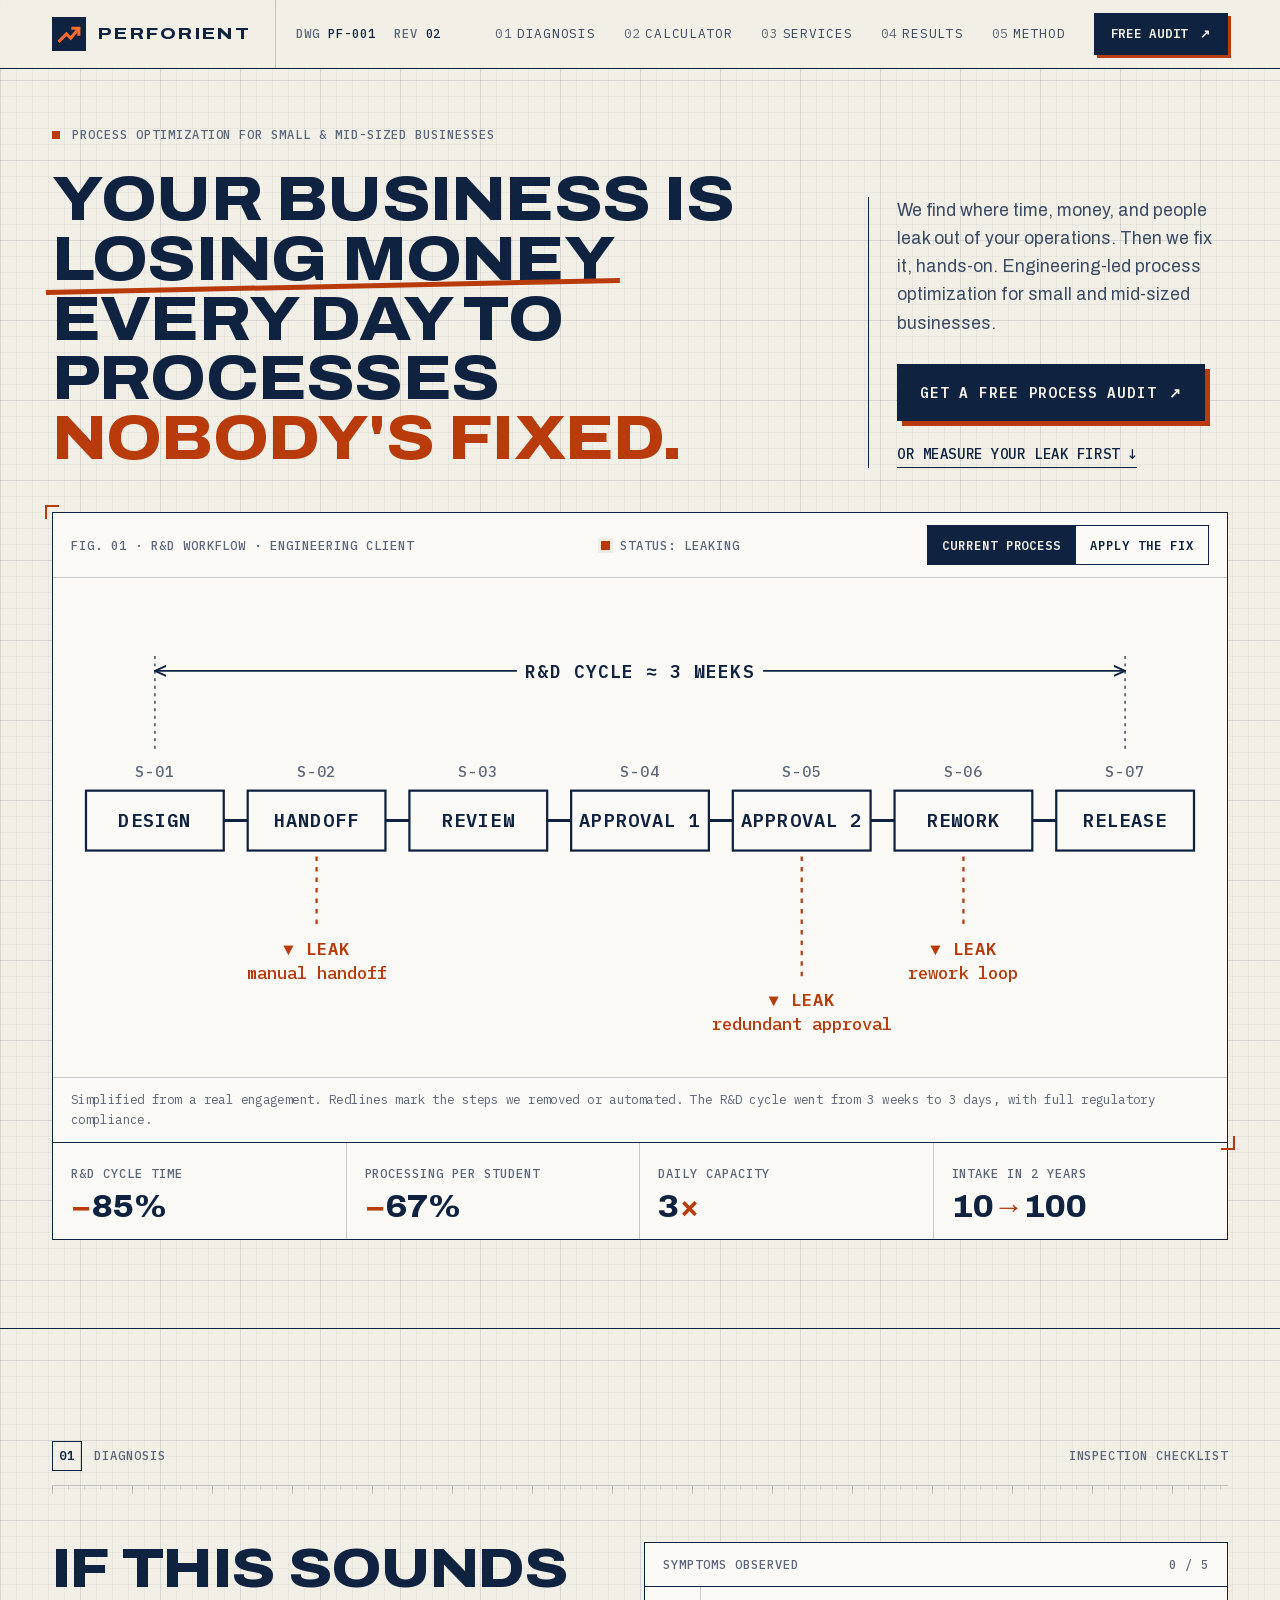
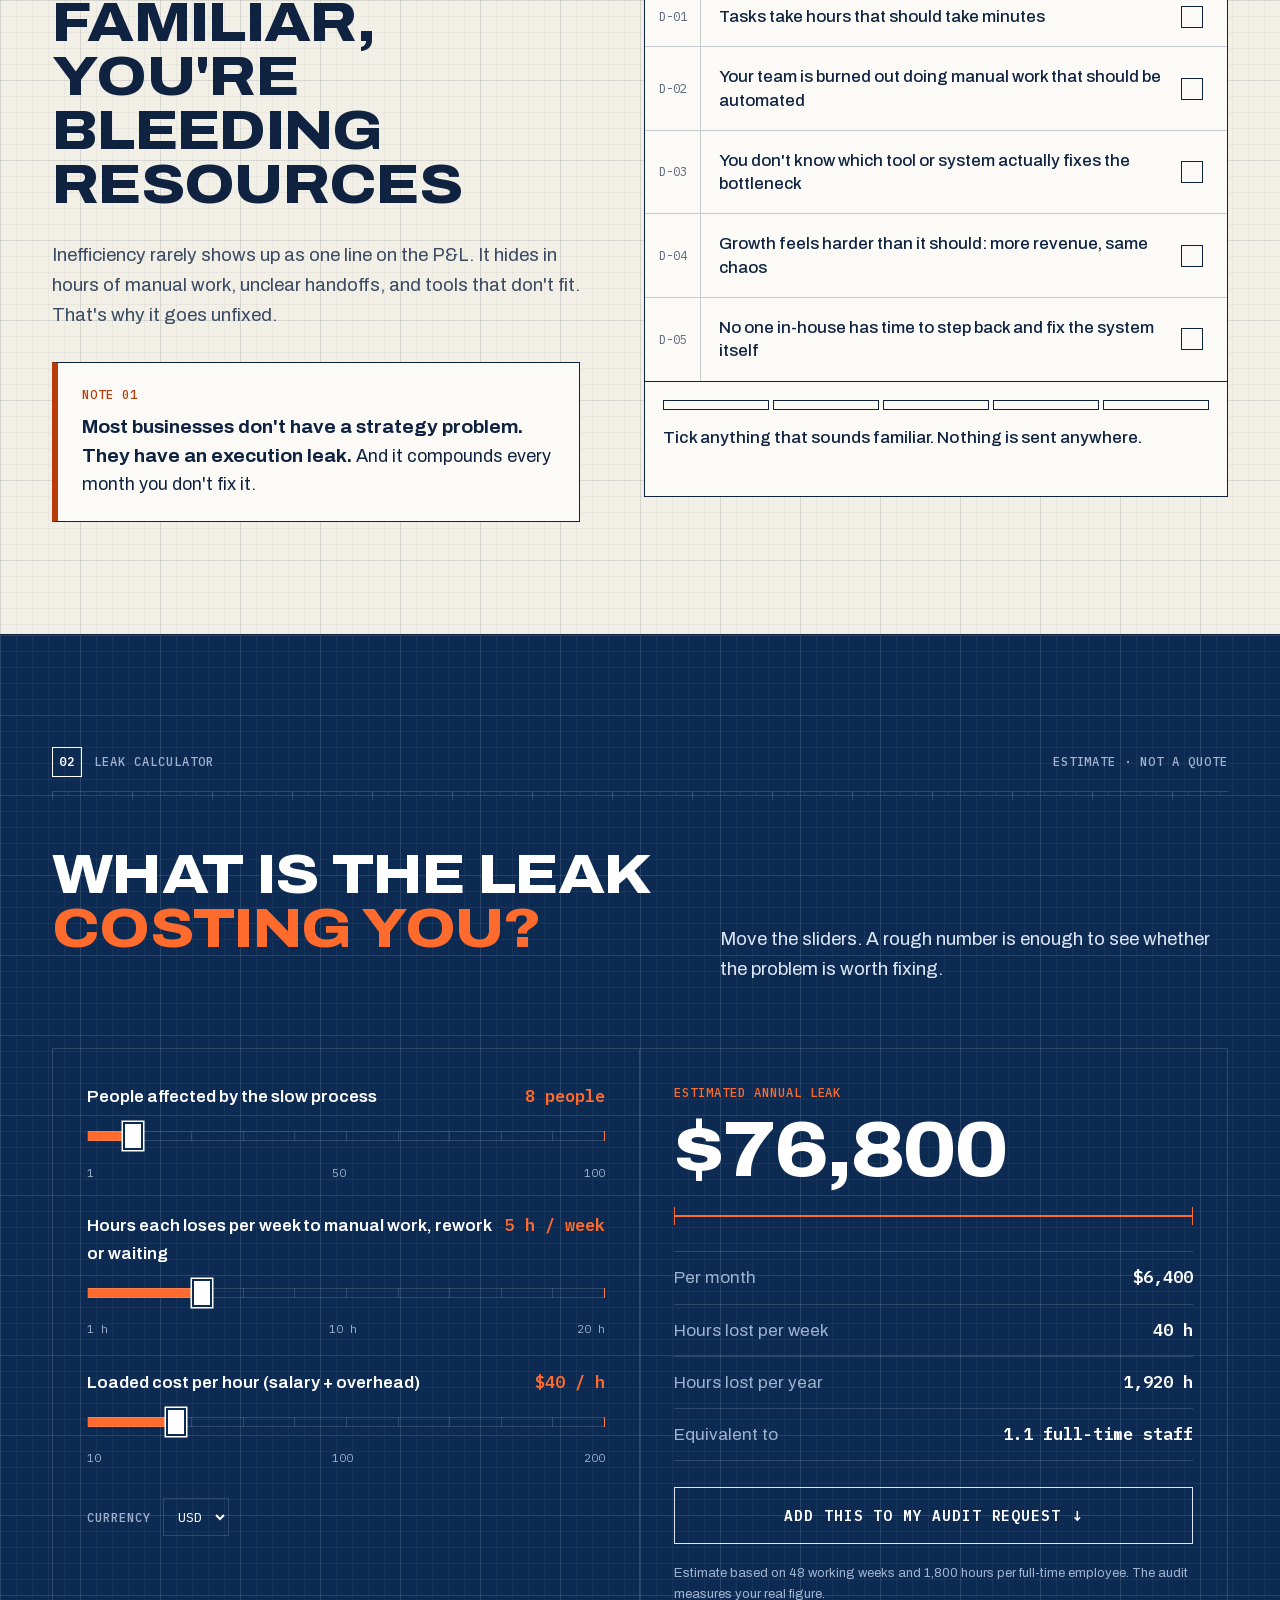
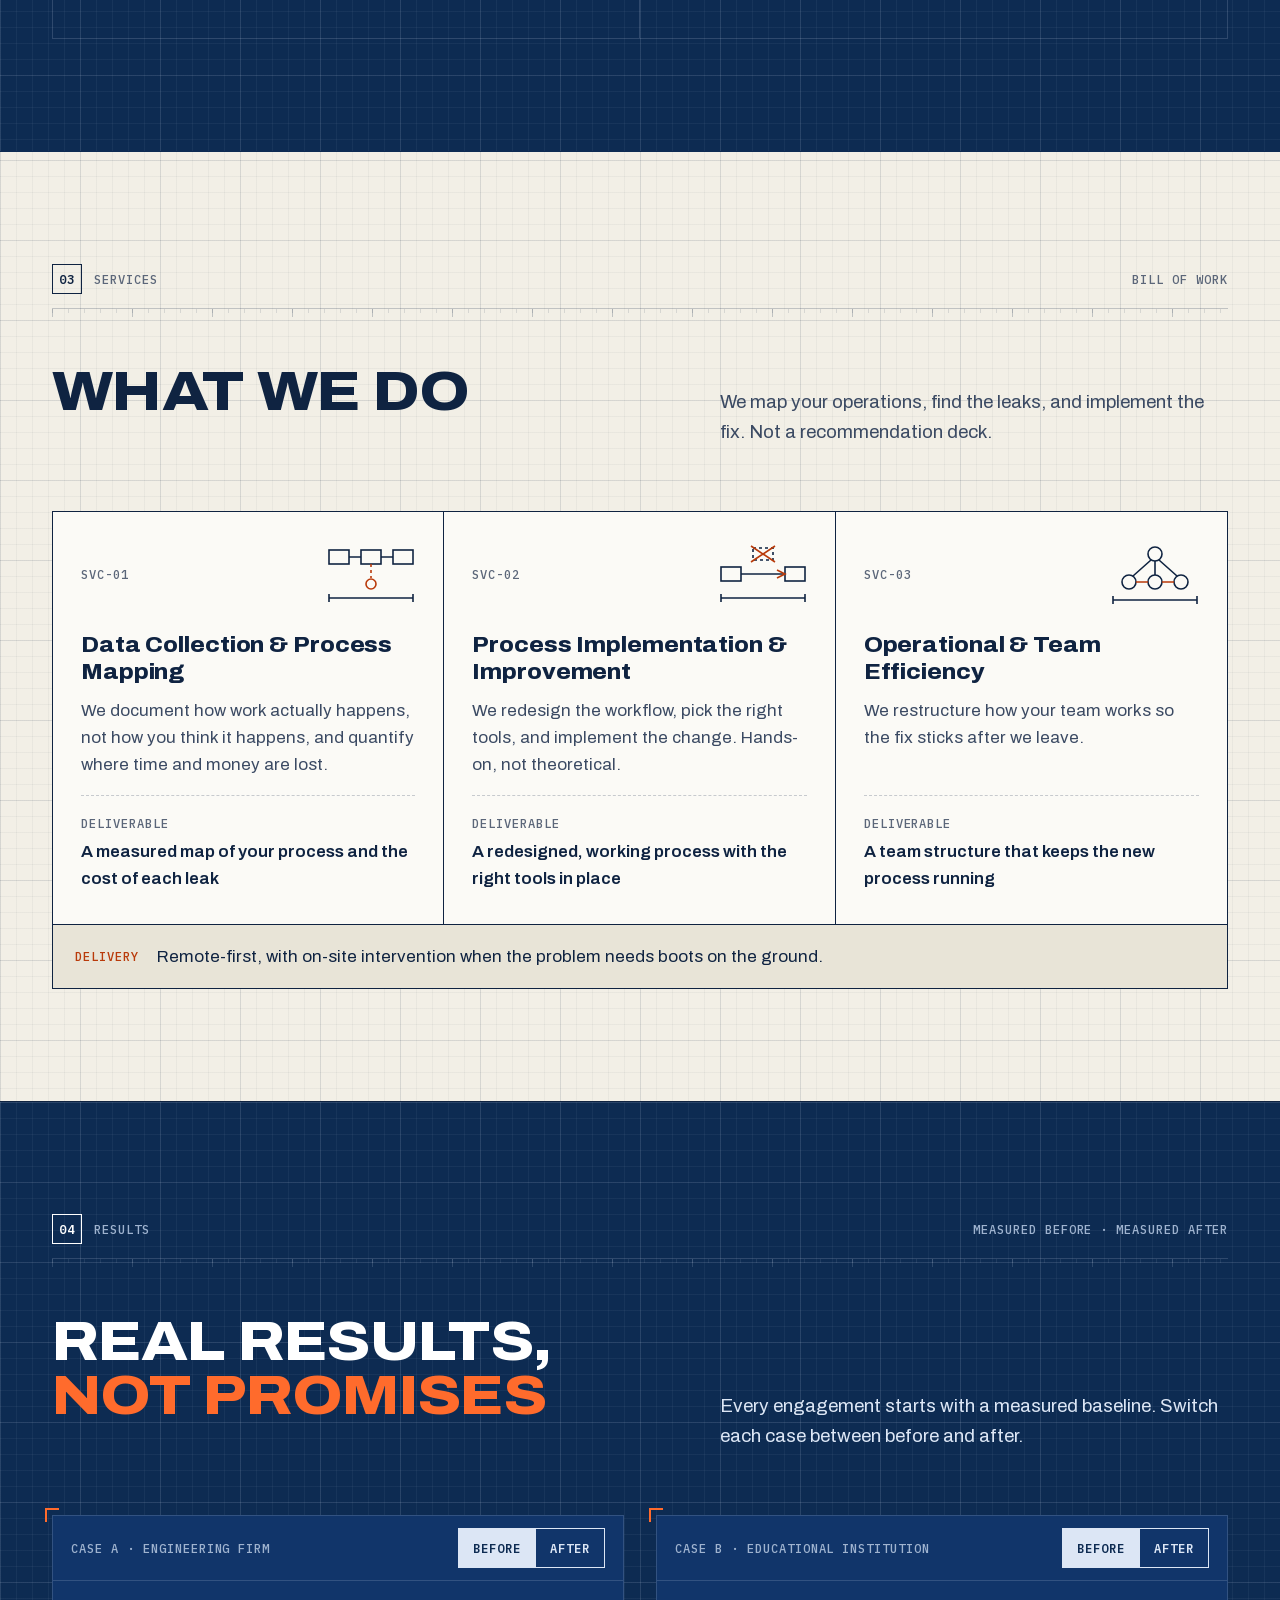
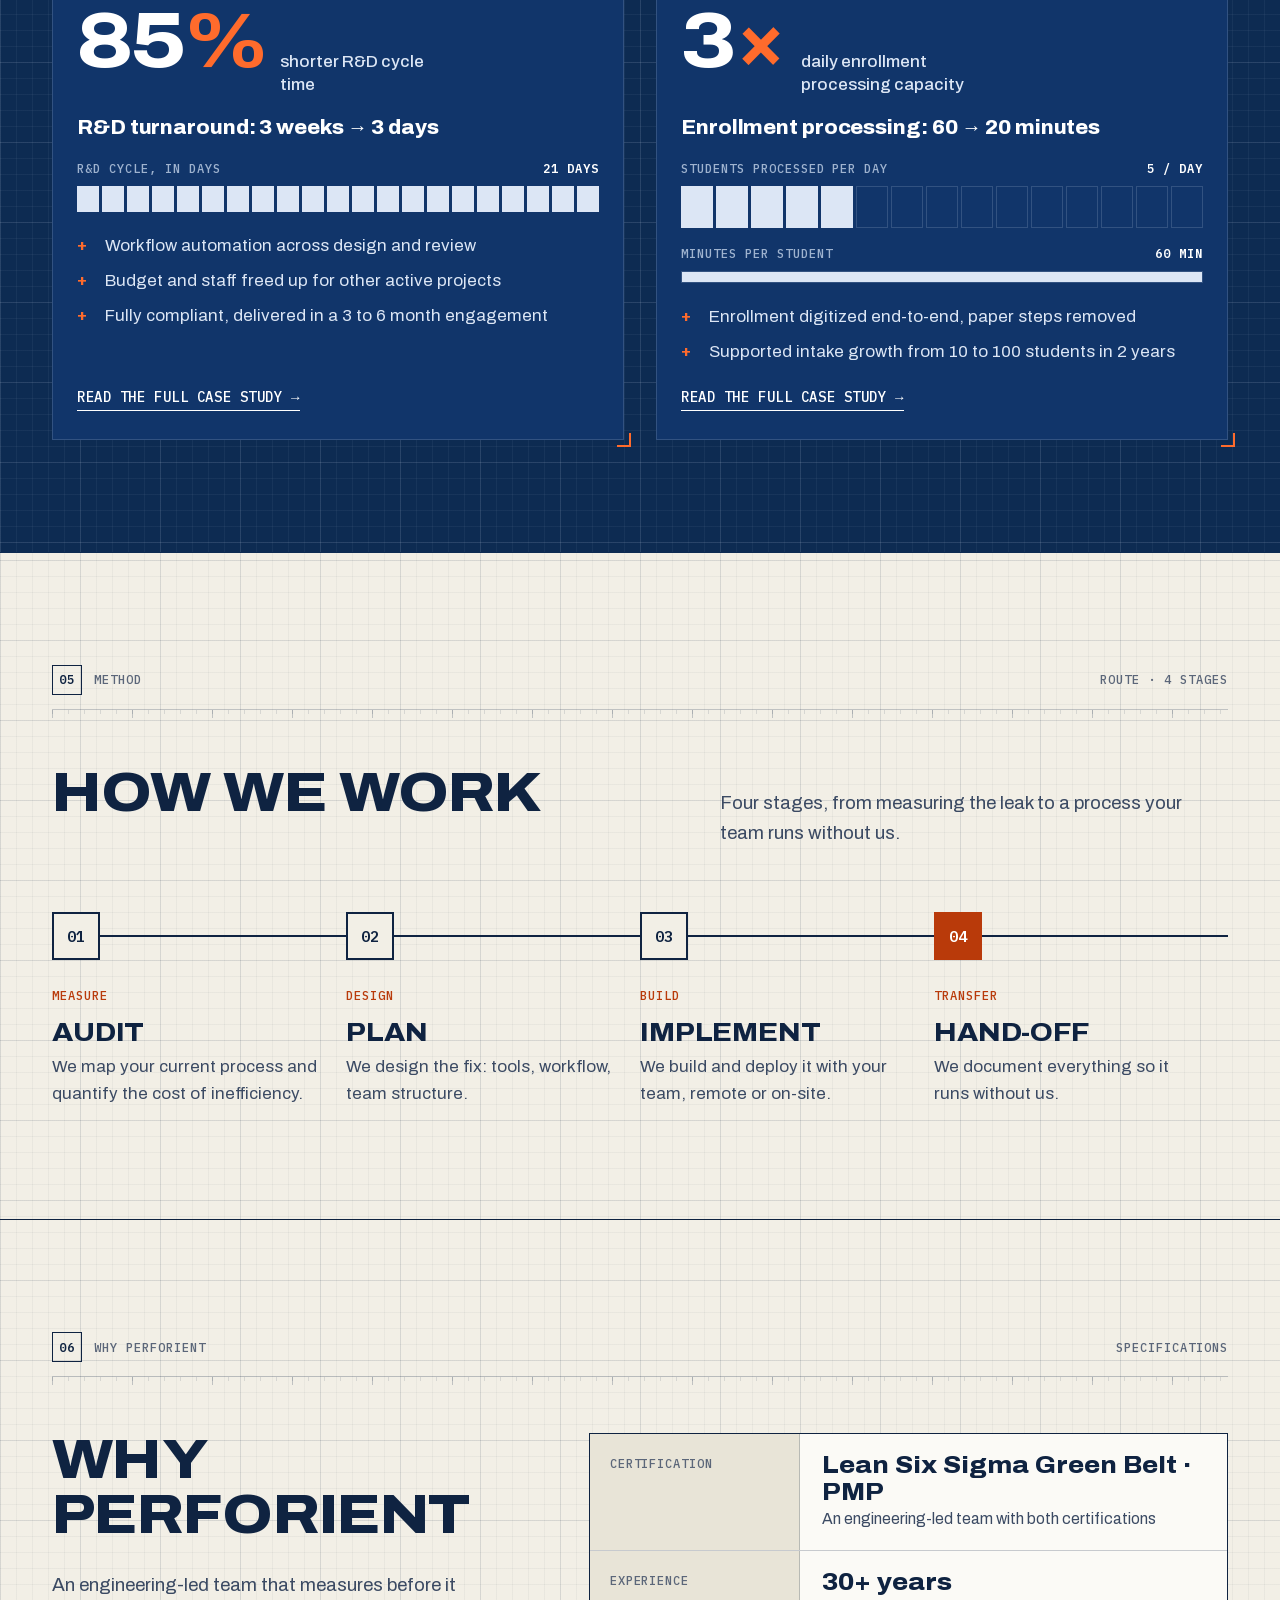
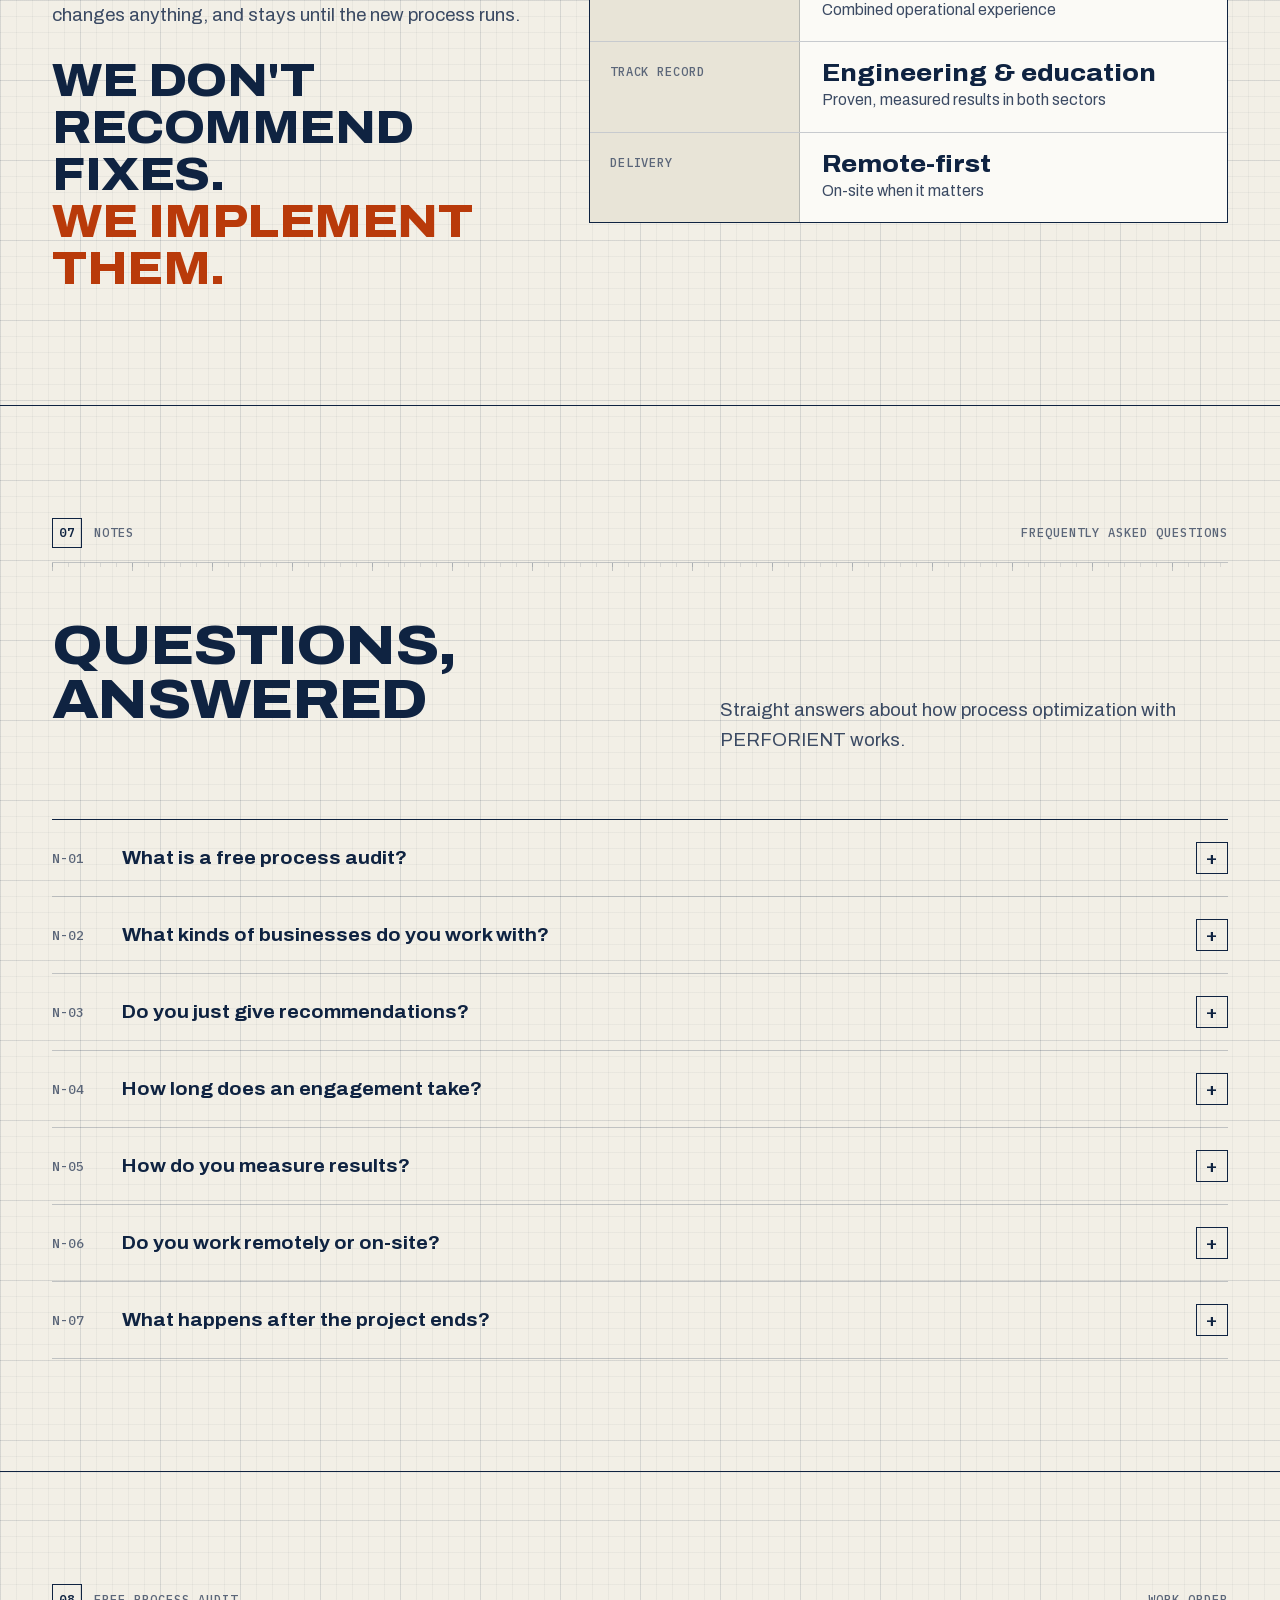
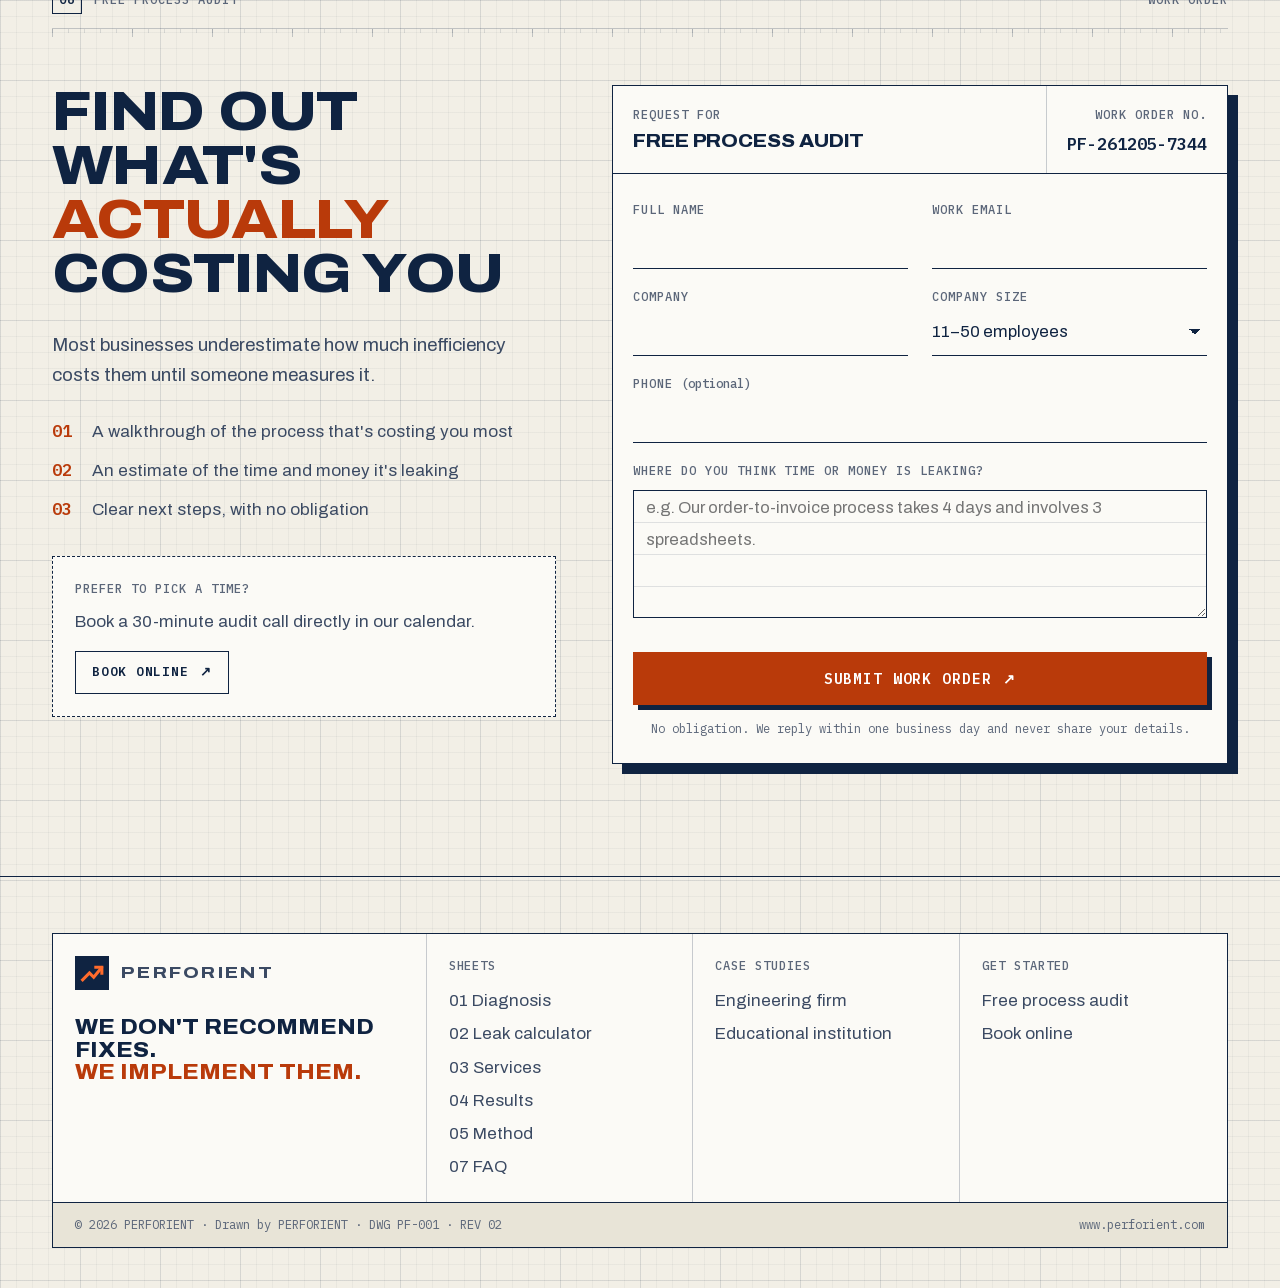
==== index.html @ 727f73fa "Redesign site as "Engineering Blueprint" Full rebuild of the experience and visual design: - Drawing" ====
<!doctype html>
<html lang="en">
<head>
  <meta charset="utf-8">
  <meta name="viewport" content="width=device-width, initial-scale=1">
  <title>Process Optimization Consulting for SMBs | PERFORIENT</title>
  <meta name="description" content="Engineering-led process optimization for small and mid-sized businesses. We cut R&amp;D time by 85% and tripled enrollment capacity for past clients. Free process audit.">
  <link rel="canonical" href="https://www.perforient.com/">
  <meta name="theme-color" content="#F2EFE6">

  <meta property="og:type" content="website">
  <meta property="og:site_name" content="PERFORIENT">
  <meta property="og:title" content="Process Optimization Consulting for SMBs | PERFORIENT">
  <meta property="og:description" content="We find where time, money, and people are leaking out of your operations, then fix it. Free process audit.">
  <meta property="og:url" content="https://www.perforient.com/">
  <meta property="og:image" content="https://nasserwasfibabreak.github.io/perforient/assets/img/og-image.png">
  <meta property="og:image:width" content="1200">
  <meta property="og:image:height" content="630">
  <meta property="og:image:alt" content="PERFORIENT: engineering-led process optimization for small and mid-sized businesses">
  <meta name="twitter:image" content="https://nasserwasfibabreak.github.io/perforient/assets/img/og-image.png">
  <meta name="twitter:card" content="summary_large_image">

  <link rel="icon" href="assets/img/favicon.svg" type="image/svg+xml">
  <link rel="preload" href="assets/fonts/archivo-latin.woff2" as="font" type="font/woff2" crossorigin>
  <link rel="preload" href="assets/fonts/plexmono-500.woff2" as="font" type="font/woff2" crossorigin>
  <link rel="stylesheet" href="assets/css/styles.css">

  <script type="application/ld+json">
  {
    "@context": "https://schema.org",
    "@type": "ProfessionalService",
    "name": "PERFORIENT",
    "url": "https://www.perforient.com/",
    "logo": "https://www.perforient.com/assets/img/logo.svg",
    "image": "https://nasserwasfibabreak.github.io/perforient/assets/img/og-image.png",
    "slogan": "We don't recommend fixes. We implement them.",
    "description": "Engineering-led process optimization and operational efficiency consulting for small and mid-sized businesses.",
    "areaServed": "Worldwide",
    "knowsAbout": ["Process optimization for small business", "Operational efficiency consulting", "Business process improvement", "Lean Six Sigma", "Workflow automation", "Reducing operational costs"],
    "hasOfferCatalog": {
      "@type": "OfferCatalog",
      "name": "Process optimization services",
      "itemListElement": [
        {"@type": "Offer", "itemOffered": {"@type": "Service", "name": "Data Collection & Process Mapping"}},
        {"@type": "Offer", "itemOffered": {"@type": "Service", "name": "Process Implementation & Improvement"}},
        {"@type": "Offer", "itemOffered": {"@type": "Service", "name": "Operational & Team Efficiency"}},
        {"@type": "Offer", "price": "0", "priceCurrency": "USD", "itemOffered": {"@type": "Service", "name": "Free Process Audit"}}
      ]
    }
  }
  </script>
  <script type="application/ld+json">
  {"@context": "https://schema.org", "@type": "FAQPage", "mainEntity": [
    {"@type": "Question", "name": "What is a free process audit?", "acceptedAnswer": {"@type": "Answer", "text": "We walk through the process that is costing your business the most, estimate how much time and money it is leaking, and outline clear next steps. There is no cost and no obligation."}},
    {"@type": "Question", "name": "What kinds of businesses do you work with?", "acceptedAnswer": {"@type": "Answer", "text": "We work with small and mid-sized businesses. Our published results come from engineering and education, but the method applies to any business with repeatable workflows, such as approvals, onboarding, enrollment, order processing, or reporting."}},
    {"@type": "Question", "name": "Do you just give recommendations?", "acceptedAnswer": {"@type": "Answer", "text": "No. We map your operations, redesign the workflow, choose the right tools, and implement the change with your team. You get a working process, not a recommendation deck."}},
    {"@type": "Question", "name": "How long does an engagement take?", "acceptedAnswer": {"@type": "Answer", "text": "It depends on the scope of the problem. For example, our engineering firm engagement ran 3 to 6 months. We agree on scope and timeline with you after the audit."}},
    {"@type": "Question", "name": "How do you measure results?", "acceptedAnswer": {"@type": "Answer", "text": "We measure a baseline before changing anything, such as cycle time, processing time per case, or daily capacity, and then track the same metrics after implementation. That is how we report results like an 85% shorter R&D cycle or 3x enrollment capacity."}},
    {"@type": "Question", "name": "Do you work remotely or on-site?", "acceptedAnswer": {"@type": "Answer", "text": "We are remote-first, with on-site intervention when the problem needs boots on the ground."}},
    {"@type": "Question", "name": "What happens after the project ends?", "acceptedAnswer": {"@type": "Answer", "text": "We document everything and restructure how your team works so the new process runs without us."}}
  ]}
  </script>
</head>
<body>
<a class="skip-link" href="#main">Skip to content</a>

<header class="site-header">
  <nav class="wrap nav" aria-label="Main">
    <a href="#main" class="brand" aria-label="PERFORIENT home">
      <svg class="brand__mark" viewBox="0 0 40 40" aria-hidden="true"><rect width="40" height="40" fill="#0F2341"/><path d="M9 28 L17 20 L22 25 L31 14" fill="none" stroke="#FF6B2C" stroke-width="3.6" stroke-linecap="square" stroke-linejoin="miter"/><path d="M24.5 13.2 L31.6 13.2 L31.6 20.3" fill="none" stroke="#FF6B2C" stroke-width="3.6" stroke-linecap="square"/></svg>
      <span class="brand__name">PERFORIENT</span>
    </a>
    <div class="nav__meta label" aria-hidden="true"><span>DWG <b>PF-001</b></span><span>REV <b>02</b></span></div>
    <button class="nav__toggle" aria-label="Open menu" aria-expanded="false" aria-controls="nav-links">
      <svg viewBox="0 0 24 24" fill="none" stroke="currentColor" stroke-width="2"><path d="M3 7h18M3 12h18M3 17h18"/></svg>
    </button>
    <ul class="nav__links" id="nav-links">
      <li><a href="#diagnosis"><span>01</span>Diagnosis</a></li>
      <li><a href="#calculator"><span>02</span>Calculator</a></li>
      <li><a href="#services"><span>03</span>Services</a></li>
      <li><a href="#results"><span>04</span>Results</a></li>
      <li><a href="#method"><span>05</span>Method</a></li>
      <li><a href="#contact" class="btn btn--solid">Free audit <span class="arr" aria-hidden="true">↗</span></a></li>
    </ul>
  </nav>
</header>

<main id="main" tabindex="-1">

  <!-- ===================== 00 · HERO ===================== -->
  <section class="hero" aria-labelledby="hero-title">
    <div class="wrap">
      <div class="hero__top">
        <div>
          <div class="hero__kicker label"><span class="dot" aria-hidden="true"></span>Process optimization for small &amp; mid-sized businesses</div>
          <h1 id="hero-title">Your business is <span class="strike">losing money</span> every day to processes <span class="fix">nobody's fixed.</span></h1>
        </div>
        <div class="hero__aside">
          <p>We find where time, money, and people leak out of your operations. Then we fix it, hands-on. Engineering-led process optimization for small and mid-sized businesses.</p>
          <div class="hero__ctas">
            <a href="#contact" class="btn btn--solid">Get a free process audit <span class="arr" aria-hidden="true">↗</span></a>
            <a href="#calculator" class="link">Or measure your leak first ↓</a>
          </div>
        </div>
      </div>

      <figure class="fig diagram reveal" id="dg-hero" data-diagram="rd" style="margin:0">
        <div class="fig__bar">
          <span class="label">Fig. 01 · R&amp;D workflow · engineering client</span>
          <span class="diagram__status label" aria-live="polite"><span class="led" aria-hidden="true"></span><span>Status: leaking</span></span>
          <div class="seg" role="group" aria-label="Diagram state">
            <button type="button" data-state="before" aria-pressed="true">Current process</button>
            <button type="button" data-state="after" class="is-fix" aria-pressed="false">Apply the fix</button>
          </div>
        </div>
        <div class="diagram__svg-wrap"></div>
        <figcaption class="fig__cap">Simplified from a real engagement. Redlines mark the steps we removed or automated. The R&amp;D cycle went from 3 weeks to 3 days, with full regulatory compliance.</figcaption>
      </figure>
      <div class="tblock">
        <div><span class="label">R&amp;D cycle time</span><b><em>−</em>85%</b></div>
        <div><span class="label">Processing per student</span><b><em>−</em>67%</b></div>
        <div><span class="label">Daily capacity</span><b>3<em>×</em></b></div>
        <div><span class="label">Intake in 2 years</span><b>10<em>→</em>100</b></div>
      </div>
    </div>
  </section>

  <!-- ===================== 01 · DIAGNOSIS ===================== -->
  <section class="sheet" id="diagnosis" aria-labelledby="diag-title">
    <div class="wrap">
      <div class="sheet__head"><span class="sheet__num label"><i>01</i>Diagnosis</span><span class="label">Inspection checklist</span></div>
      <div class="diag">
        <div class="reveal">
          <h2 id="diag-title">If this sounds familiar, you're bleeding resources</h2>
          <p class="lead">Inefficiency rarely shows up as one line on the P&amp;L. It hides in hours of manual work, unclear handoffs, and tools that don't fit. That's why it goes unfixed.</p>
          <div class="note">
            <span class="label label--red">Note 01</span>
            <p><strong>Most businesses don't have a strategy problem. They have an execution leak.</strong> And it compounds every month you don't fix it.</p>
          </div>
        </div>

        <div class="checklist reveal" data-checklist>
          <div class="checklist__head label"><span>Symptoms observed</span><span data-count>0 / 5</span></div>
          <ul>
            <li><label class="check"><input type="checkbox" value="Tasks take hours that should take minutes"><span class="check__id">D-01</span><span class="check__txt">Tasks take hours that should take minutes</span><span class="check__box" aria-hidden="true"></span></label></li>
            <li><label class="check"><input type="checkbox" value="Team burned out doing manual work"><span class="check__id">D-02</span><span class="check__txt">Your team is burned out doing manual work that should be automated</span><span class="check__box" aria-hidden="true"></span></label></li>
            <li><label class="check"><input type="checkbox" value="Unsure which tool fixes the bottleneck"><span class="check__id">D-03</span><span class="check__txt">You don't know which tool or system actually fixes the bottleneck</span><span class="check__box" aria-hidden="true"></span></label></li>
            <li><label class="check"><input type="checkbox" value="More revenue, same chaos"><span class="check__id">D-04</span><span class="check__txt">Growth feels harder than it should: more revenue, same chaos</span><span class="check__box" aria-hidden="true"></span></label></li>
            <li><label class="check"><input type="checkbox" value="No one has time to fix the system"><span class="check__id">D-05</span><span class="check__txt">No one in-house has time to step back and fix the system itself</span><span class="check__box" aria-hidden="true"></span></label></li>
          </ul>
          <div class="checklist__out">
            <div class="meter" aria-hidden="true"><span></span><span></span><span></span><span></span><span></span></div>
            <p class="checklist__msg" aria-live="polite"></p>
            <a href="#calculator" class="btn btn--red checklist__cta">Measure my leak <span class="arr" aria-hidden="true">↓</span></a>
          </div>
        </div>
      </div>
    </div>
  </section>

  <!-- ===================== 02 · CALCULATOR ===================== -->
  <section class="sheet sheet--bp" id="calculator" aria-labelledby="calc-title">
    <div class="wrap">
      <div class="sheet__head"><span class="sheet__num label"><i>02</i>Leak calculator</span><span class="label">Estimate · not a quote</span></div>
      <div class="sheet__intro reveal">
        <h2 id="calc-title">What is the leak <span class="red">costing you?</span></h2>
        <p class="lead">Move the sliders. A rough number is enough to see whether the problem is worth fixing.</p>
      </div>

      <div class="calc reveal" data-calc>
        <div class="calc__in">
          <div class="field-r">
            <label for="c-people"><span>People affected by the slow process</span><output data-o="people" for="c-people"></output></label>
            <input type="range" id="c-people" min="1" max="100" step="1" value="8">
            <div class="ticks" aria-hidden="true"><span>1</span><span>50</span><span>100</span></div>
          </div>
          <div class="field-r">
            <label for="c-hours"><span>Hours each loses per week to manual work, rework or waiting</span><output data-o="hours" for="c-hours"></output></label>
            <input type="range" id="c-hours" min="1" max="20" step="1" value="5">
            <div class="ticks" aria-hidden="true"><span>1 h</span><span>10 h</span><span>20 h</span></div>
          </div>
          <div class="field-r">
            <label for="c-rate"><span>Loaded cost per hour (salary + overhead)</span><output data-o="rate" for="c-rate"></output></label>
            <input type="range" id="c-rate" min="10" max="200" step="5" value="40">
            <div class="ticks" aria-hidden="true"><span>10</span><span>100</span><span>200</span></div>
          </div>
          <div class="calc__cur">
            <label for="c-cur" class="label">Currency</label>
            <select id="c-cur">
              <option value="USD" selected>USD</option>
              <option value="EUR">EUR</option>
              <option value="GBP">GBP</option>
              <option value="AED">AED</option>
              <option value="SAR">SAR</option>
            </select>
          </div>
        </div>

        <div class="calc__out" aria-live="polite">
          <span class="label label--red">Estimated annual leak</span>
          <div class="calc__big" data-o="annual">—</div>
          <div class="dimline" aria-hidden="true"></div>
          <dl class="calc__rows">
            <div><dt>Per month</dt><dd data-o="month"></dd></div>
            <div><dt>Hours lost per week</dt><dd data-o="hw"></dd></div>
            <div><dt>Hours lost per year</dt><dd data-o="hy"></dd></div>
            <div><dt>Equivalent to</dt><dd data-o="fte"></dd></div>
          </dl>
          <a href="#contact" class="btn btn--light" data-calc-send>Add this to my audit request <span class="arr" aria-hidden="true">↓</span></a>
          <p class="calc__fine">Estimate based on 48 working weeks and 1,800 hours per full-time employee. The audit measures your real figure.</p>
        </div>
      </div>
    </div>
  </section>

  <!-- ===================== 03 · SERVICES ===================== -->
  <section class="sheet" id="services" aria-labelledby="svc-title">
    <div class="wrap">
      <div class="sheet__head"><span class="sheet__num label"><i>03</i>Services</span><span class="label">Bill of work</span></div>
      <div class="sheet__intro reveal">
        <h2 id="svc-title">What we do</h2>
        <p class="lead">We map your operations, find the leaks, and implement the fix. Not a recommendation deck.</p>
      </div>
      <div class="specs reveal">
        <article class="spec">
          <div class="spec__top">
            <span class="label">SVC-01</span>
            <svg class="spec__icon" viewBox="0 0 88 64" fill="none" stroke="currentColor" stroke-width="1.6" aria-hidden="true"><rect x="2" y="8" width="20" height="14"/><rect x="34" y="8" width="20" height="14"/><rect x="66" y="8" width="20" height="14"/><path d="M22 15h12M54 15h12"/><path class="r" d="M44 22v14" stroke-dasharray="3 3"/><circle class="r" cx="44" cy="42" r="5"/><path d="M2 56h84M2 52v8M86 52v8"/></svg>
          </div>
          <h3>Data Collection &amp; Process Mapping</h3>
          <p>We document how work actually happens, not how you think it happens, and quantify where time and money are lost.</p>
          <div class="spec__out"><span class="label">Deliverable</span><span>A measured map of your process and the cost of each leak</span></div>
        </article>
        <article class="spec">
          <div class="spec__top">
            <span class="label">SVC-02</span>
            <svg class="spec__icon" viewBox="0 0 88 64" fill="none" stroke="currentColor" stroke-width="1.6" aria-hidden="true"><rect x="2" y="25" width="20" height="14"/><rect x="66" y="25" width="20" height="14"/><path d="M22 32h44"/><rect x="34" y="6" width="20" height="12" stroke-dasharray="3 3"/><path class="r" d="M32 4l24 16M56 4L32 20"/><path class="r" d="M58 28l8 4-8 4"/><path d="M2 56h84M2 52v8M86 52v8"/></svg>
          </div>
          <h3>Process Implementation &amp; Improvement</h3>
          <p>We redesign the workflow, pick the right tools, and implement the change. Hands-on, not theoretical.</p>
          <div class="spec__out"><span class="label">Deliverable</span><span>A redesigned, working process with the right tools in place</span></div>
        </article>
        <article class="spec">
          <div class="spec__top">
            <span class="label">SVC-03</span>
            <svg class="spec__icon" viewBox="0 0 88 64" fill="none" stroke="currentColor" stroke-width="1.6" aria-hidden="true"><circle cx="44" cy="12" r="7"/><circle cx="18" cy="40" r="7"/><circle cx="44" cy="40" r="7"/><circle cx="70" cy="40" r="7"/><path d="M44 19v14M40 18L22 34M48 18l18 16"/><path class="r" d="M25 40h12M51 40h12"/><path d="M2 58h84M2 54v8M86 54v8"/></svg>
          </div>
          <h3>Operational &amp; Team Efficiency</h3>
          <p>We restructure how your team works so the fix sticks after we leave.</p>
          <div class="spec__out"><span class="label">Deliverable</span><span>A team structure that keeps the new process running</span></div>
        </article>
      </div>
      <div class="delivery reveal">
        <span class="label label--red">Delivery</span>
        <p>Remote-first, with on-site intervention when the problem needs boots on the ground.</p>
      </div>
    </div>
  </section>

  <!-- ===================== 04 · RESULTS ===================== -->
  <section class="sheet sheet--bp" id="results" aria-labelledby="res-title">
    <div class="wrap">
      <div class="sheet__head"><span class="sheet__num label"><i>04</i>Results</span><span class="label">Measured before · measured after</span></div>
      <div class="sheet__intro reveal">
        <h2 id="res-title">Real results, <span class="red">not promises</span></h2>
        <p class="lead">Every engagement starts with a measured baseline. Switch each case between before and after.</p>
      </div>

      <div class="cases">
        <article class="fig case reveal" data-case>
          <div class="fig__bar">
            <span class="label">Case A · Engineering firm</span>
            <div class="seg" role="group" aria-label="Engineering firm: before or after">
              <button type="button" data-state="before" aria-pressed="true">Before</button>
              <button type="button" data-state="after" class="is-fix" aria-pressed="false">After</button>
            </div>
          </div>
          <div class="case__body">
            <div class="case__kpi"><b>85<em>%</em></b><span>shorter R&amp;D cycle time</span></div>
            <h3>R&amp;D turnaround: 3 weeks → 3 days</h3>
            <div class="viz">
              <div class="viz__row">
                <div class="label"><span>R&amp;D cycle, in days</span><b><span class="v-before">21 days</span><span class="v-after">3 days</span></b></div>
                <div class="days" data-total="21" data-after="3" aria-hidden="true"></div>
              </div>
            </div>
            <ul>
              <li>Workflow automation across design and review</li>
              <li>Budget and staff freed up for other active projects</li>
              <li>Fully compliant, delivered in a 3 to 6 month engagement</li>
            </ul>
            <a href="case-studies/engineering-firm.html" class="link">Read the full case study →</a>
          </div>
        </article>

        <article class="fig case reveal" data-case>
          <div class="fig__bar">
            <span class="label">Case B · Educational institution</span>
            <div class="seg" role="group" aria-label="Educational institution: before or after">
              <button type="button" data-state="before" aria-pressed="true">Before</button>
              <button type="button" data-state="after" class="is-fix" aria-pressed="false">After</button>
            </div>
          </div>
          <div class="case__body">
            <div class="case__kpi"><b>3<em>×</em></b><span>daily enrollment processing capacity</span></div>
            <h3>Enrollment processing: 60 → 20 minutes</h3>
            <div class="viz">
              <div class="viz__row">
                <div class="label"><span>Students processed per day</span><b><span class="v-before">5 / day</span><span class="v-after">15 / day</span></b></div>
                <div class="seats" data-total="15" data-before="5" aria-hidden="true"></div>
              </div>
              <div class="viz__row">
                <div class="label"><span>Minutes per student</span><b><span class="v-before">60 min</span><span class="v-after">20 min</span></b></div>
                <div class="bar" style="--before:100%;--after:33.3%" aria-hidden="true"><span></span></div>
              </div>
            </div>
            <ul>
              <li>Enrollment digitized end-to-end, paper steps removed</li>
              <li>Supported intake growth from 10 to 100 students in 2 years</li>
            </ul>
            <a href="case-studies/educational-institution.html" class="link">Read the full case study →</a>
          </div>
        </article>
      </div>
    </div>
  </section>

  <!-- ===================== 05 · METHOD ===================== -->
  <section class="sheet" id="method" aria-labelledby="method-title">
    <div class="wrap">
      <div class="sheet__head"><span class="sheet__num label"><i>05</i>Method</span><span class="label">Route · 4 stages</span></div>
      <div class="sheet__intro reveal">
        <h2 id="method-title">How we work</h2>
        <p class="lead">Four stages, from measuring the leak to a process your team runs without us.</p>
      </div>
      <ol class="route">
        <li class="stop"><div class="stop__node">01</div><span class="label label--red">Measure</span><h3>Audit</h3><p>We map your current process and quantify the cost of inefficiency.</p></li>
        <li class="stop"><div class="stop__node">02</div><span class="label label--red">Design</span><h3>Plan</h3><p>We design the fix: tools, workflow, team structure.</p></li>
        <li class="stop"><div class="stop__node">03</div><span class="label label--red">Build</span><h3>Implement</h3><p>We build and deploy it with your team, remote or on-site.</p></li>
        <li class="stop"><div class="stop__node">04</div><span class="label label--red">Transfer</span><h3>Hand-off</h3><p>We document everything so it runs without us.</p></li>
      </ol>
    </div>
  </section>

  <!-- ===================== 06 · WHY US ===================== -->
  <section class="sheet" id="why" aria-labelledby="why-title">
    <div class="wrap">
      <div class="sheet__head"><span class="sheet__num label"><i>06</i>Why PERFORIENT</span><span class="label">Specifications</span></div>
      <div class="creds">
        <div class="reveal">
          <h2 id="why-title">Why PERFORIENT</h2>
          <p class="lead">An engineering-led team that measures before it changes anything, and stays until the new process runs.</p>
          <p class="quote">We don't recommend fixes. <span class="red">We implement them.</span></p>
        </div>
        <dl class="spectable reveal">
          <div><dt class="label">Certification</dt><dd><b>Lean Six Sigma Green Belt · PMP</b><span>An engineering-led team with both certifications</span></dd></div>
          <div><dt class="label">Experience</dt><dd><b>30+ years</b><span>Combined operational experience</span></dd></div>
          <div><dt class="label">Track record</dt><dd><b>Engineering &amp; education</b><span>Proven, measured results in both sectors</span></dd></div>
          <div><dt class="label">Delivery</dt><dd><b>Remote-first</b><span>On-site when it matters</span></dd></div>
        </dl>
      </div>
    </div>
  </section>

  <!-- ===================== 07 · FAQ ===================== -->
  <section class="sheet" id="faq" aria-labelledby="faq-title">
    <div class="wrap">
      <div class="sheet__head"><span class="sheet__num label"><i>07</i>Notes</span><span class="label">Frequently asked questions</span></div>
      <div class="sheet__intro reveal">
        <h2 id="faq-title">Questions, answered</h2>
        <p class="lead">Straight answers about how process optimization with PERFORIENT works.</p>
      </div>
      <div class="notes reveal">
        <details><summary><span class="n">N-01</span>What is a free process audit?</summary><div class="a"><p>We walk through the process that is costing your business the most, estimate how much time and money it is leaking, and outline clear next steps. There is no cost and no obligation.</p></div></details>
        <details><summary><span class="n">N-02</span>What kinds of businesses do you work with?</summary><div class="a"><p>We work with small and mid-sized businesses. Our published results come from engineering and education, but the method applies to any business with repeatable workflows, such as approvals, onboarding, enrollment, order processing, or reporting.</p></div></details>
        <details><summary><span class="n">N-03</span>Do you just give recommendations?</summary><div class="a"><p>No. We map your operations, redesign the workflow, choose the right tools, and implement the change with your team. You get a working process, not a recommendation deck.</p></div></details>
        <details><summary><span class="n">N-04</span>How long does an engagement take?</summary><div class="a"><p>It depends on the scope of the problem. For example, our engineering firm engagement ran 3 to 6 months. We agree on scope and timeline with you after the audit.</p></div></details>
        <details><summary><span class="n">N-05</span>How do you measure results?</summary><div class="a"><p>We measure a baseline before changing anything, such as cycle time, processing time per case, or daily capacity, and then track the same metrics after implementation. That is how we report results like an 85% shorter R&amp;D cycle or 3x enrollment capacity.</p></div></details>
        <details><summary><span class="n">N-06</span>Do you work remotely or on-site?</summary><div class="a"><p>We are remote-first, with on-site intervention when the problem needs boots on the ground.</p></div></details>
        <details><summary><span class="n">N-07</span>What happens after the project ends?</summary><div class="a"><p>We document everything and restructure how your team works so the new process runs without us.</p></div></details>
      </div>
    </div>
  </section>

  <!-- ===================== 08 · CONTACT ===================== -->
  <section class="sheet" id="contact" aria-labelledby="contact-title">
    <div class="wrap">
      <div class="sheet__head"><span class="sheet__num label"><i>08</i>Free process audit</span><span class="label">Work order</span></div>
      <div class="order">
        <div class="reveal">
          <h2 id="contact-title">Find out what's <span class="red">actually</span> costing you</h2>
          <p class="lead">Most businesses underestimate how much inefficiency costs them until someone measures it.</p>
          <ol class="order__list">
            <li><span>01</span>A walkthrough of the process that's costing you most</li>
            <li><span>02</span>An estimate of the time and money it's leaking</li>
            <li><span>03</span>Clear next steps, with no obligation</li>
          </ol>
          <div class="book">
            <span class="label">Prefer to pick a time?</span>
            <p>Book a 30-minute audit call directly in our calendar.</p>
            <a href="#audit-form" class="btn btn--line btn--sm" data-booking>Book online <span class="arr" aria-hidden="true">↗</span></a>
          </div>
        </div>

        <form class="wo reveal" id="audit-form" novalidate>
          <div class="wo__head">
            <div><span class="label">Request for</span><h3>Free process audit</h3></div>
            <div><span class="label">Work order no.</span><span class="wo__no" data-wo>PF-000000</span></div>
          </div>
          <div class="wo__body">
            <div class="wo__grid">
              <label class="f" for="f-name"><span class="label">Full name</span><input id="f-name" name="name" autocomplete="name" required></label>
              <label class="f" for="f-email"><span class="label">Work email</span><input id="f-email" name="email" type="email" autocomplete="email" required></label>
              <label class="f" for="f-company"><span class="label">Company</span><input id="f-company" name="company" autocomplete="organization" required></label>
              <label class="f" for="f-size"><span class="label">Company size</span>
                <select id="f-size" name="company_size">
                  <option>1–10 employees</option>
                  <option selected>11–50 employees</option>
                  <option>51–200 employees</option>
                  <option>200+ employees</option>
                </select>
              </label>
            </div>
            <label class="f" for="f-phone"><span class="label">Phone <span class="opt">(optional)</span></span><input id="f-phone" name="phone" type="tel" autocomplete="tel"></label>
            <label class="f" for="f-msg"><span class="label">Where do you think time or money is leaking?</span><textarea id="f-msg" name="message" required placeholder="e.g. Our order-to-invoice process takes 4 days and involves 3 spreadsheets."></textarea></label>
            <input type="hidden" name="symptoms" id="f-symptoms">
            <input type="hidden" name="leak_estimate" id="f-calc">
            <input type="hidden" name="work_order" id="f-wo">
            <div class="hp" aria-hidden="true"><label>Leave empty<input name="_gotcha" tabindex="-1" autocomplete="off"></label></div>
            <button type="submit" class="btn btn--red btn--block">Submit work order <span class="arr" aria-hidden="true">↗</span></button>
            <p class="wo__fine">No obligation. We reply within one business day and never share your details.</p>
            <div class="form__status" role="status" aria-live="polite"></div>
          </div>
        </form>
      </div>
    </div>
  </section>

</main>

<footer class="site-footer">
  <div class="wrap">
    <div class="tb">
      <div>
        <a href="#main" class="brand" aria-label="PERFORIENT home">
          <svg class="brand__mark" viewBox="0 0 40 40" aria-hidden="true"><rect width="40" height="40" fill="#0F2341"/><path d="M9 28 L17 20 L22 25 L31 14" fill="none" stroke="#FF6B2C" stroke-width="3.6" stroke-linecap="square"/><path d="M24.5 13.2 L31.6 13.2 L31.6 20.3" fill="none" stroke="#FF6B2C" stroke-width="3.6" stroke-linecap="square"/></svg>
          <span class="brand__name">PERFORIENT</span>
        </a>
        <p class="tb__tag">We don't recommend fixes. <span>We implement them.</span></p>
      </div>
      <div>
        <span class="label">Sheets</span>
        <ul><li><a href="#diagnosis">01 Diagnosis</a></li><li><a href="#calculator">02 Leak calculator</a></li><li><a href="#services">03 Services</a></li><li><a href="#results">04 Results</a></li><li><a href="#method">05 Method</a></li><li><a href="#faq">07 FAQ</a></li></ul>
      </div>
      <div>
        <span class="label">Case studies</span>
        <ul><li><a href="case-studies/engineering-firm.html">Engineering firm</a></li><li><a href="case-studies/educational-institution.html">Educational institution</a></li></ul>
      </div>
      <div>
        <span class="label">Get started</span>
        <ul><li><a href="#contact">Free process audit</a></li><li><a href="#audit-form" data-booking>Book online</a></li></ul>
      </div>
    </div>
    <div class="tb__bar"><span>© <span data-year>2026</span> PERFORIENT · Drawn by PERFORIENT · DWG PF-001 · REV 02</span><span>www.perforient.com</span></div>
  </div>
</footer>

<script src="assets/js/main.js"></script>
</body>
</html>
---- assets/css/styles.css ----
/* =====================================================================
   PERFORIENT — "Engineering Blueprint" design system
   The site is drawn like a drawing set: paper, grid, ink, dimension
   lines, and red-orange "redline" markups for the fixes we make.
   ===================================================================== */

/* ---------- Fonts (self-hosted, SIL Open Font License) ---------- */
@font-face {
  font-family: "Archivo"; font-style: normal; font-display: swap;
  font-weight: 100 900; font-stretch: 62% 125%;
  src: url("../fonts/archivo-latin.woff2") format("woff2");
}
@font-face { font-family: "Plex Mono"; font-weight: 400; font-display: swap; src: url("../fonts/plexmono-400.woff2") format("woff2"); }
@font-face { font-family: "Plex Mono"; font-weight: 500; font-display: swap; src: url("../fonts/plexmono-500.woff2") format("woff2"); }
@font-face { font-family: "Plex Mono"; font-weight: 600; font-display: swap; src: url("../fonts/plexmono-600.woff2") format("woff2"); }

/* ---------- Tokens ---------- */
:root {
  /* paper & ink */
  --paper: #F2EFE6;
  --paper-2: #E8E4D7;
  --card: #FBFAF6;
  --ink: #0F2341;
  --ink-2: #3B4A63;
  --ink-3: #5B6679;
  --rule: rgba(15, 35, 65, .22);
  --hair: rgba(15, 35, 65, .12);
  --grid-minor: rgba(15, 35, 65, .045);
  --grid-major: rgba(15, 35, 65, .085);

  /* redline (fixes, emphasis) — #B93A0A passes AA on paper (5.0:1) and with white (5.7:1) */
  --red: #B93A0A;
  --red-ink: #8F2C06;
  --red-bright: #FF6B2C;
  --red-wash: rgba(185, 58, 10, .08);

  /* blueprint sheets */
  --bp: #0D2B52;
  --bp-2: #11356A;
  --bp-line: rgba(220, 230, 245, .16);
  --bp-grid-minor: rgba(220, 230, 245, .05);
  --bp-grid-major: rgba(220, 230, 245, .09);
  --bp-text: #DCE6F5;
  --bp-muted: #9FB3CF;

  --f-display: "Archivo", "Helvetica Neue", Arial, sans-serif;
  --f-mono: "Plex Mono", ui-monospace, "SF Mono", Menlo, Consolas, monospace;

  --wrap: 1240px;
  --gutter: 32px;
  --header-h: 68px;
}

/* ---------- Base ---------- */
*, *::before, *::after { box-sizing: border-box; }
html { scroll-behavior: smooth; scroll-padding-top: calc(var(--header-h) + 16px); -webkit-text-size-adjust: 100%; }
body {
  margin: 0;
  font-family: var(--f-display);
  font-size: 17px;
  line-height: 1.6;
  color: var(--ink);
  background-color: var(--paper);
  background-image:
    linear-gradient(var(--grid-major) 1px, transparent 1px),
    linear-gradient(90deg, var(--grid-major) 1px, transparent 1px),
    linear-gradient(var(--grid-minor) 1px, transparent 1px),
    linear-gradient(90deg, var(--grid-minor) 1px, transparent 1px);
  background-size: 80px 80px, 80px 80px, 16px 16px, 16px 16px;
  -webkit-font-smoothing: antialiased;
  text-rendering: optimizeLegibility;
}
img, svg { display: block; max-width: 100%; }
a { color: inherit; }
::selection { background: var(--red); color: #fff; }
h1, h2, h3, h4 { margin: 0 0 .5em; line-height: 1.02; color: inherit; font-weight: 800; }
h1, h2 { font-stretch: 112%; text-transform: uppercase; letter-spacing: -0.012em; }
h1 { font-size: clamp(2.3rem, 4.9vw, 4.5rem); line-height: .95; }
h2 { font-size: clamp(2rem, 4.4vw, 3.6rem); line-height: .96; }
h3 { font-size: 1.3rem; font-stretch: 105%; letter-spacing: -0.005em; line-height: 1.15; }
p { margin: 0 0 1em; }
strong { font-weight: 700; }

.wrap { width: 100%; max-width: var(--wrap); margin: 0 auto; padding: 0 var(--gutter); }
.mono { font-family: var(--f-mono); }
.red { color: var(--red); }
.visually-hidden { position: absolute !important; width: 1px; height: 1px; overflow: hidden; clip: rect(0 0 0 0); white-space: nowrap; }

/* Annotation label: mono, uppercase, tracked */
.label {
  font-family: var(--f-mono); font-size: .76rem; font-weight: 500;
  letter-spacing: .08em; text-transform: uppercase; color: var(--ink-3);
}
.label--red { color: var(--red); }
.lead { font-size: 1.18rem; color: var(--ink-2); max-width: 62ch; }

/* ---------- Skip link ---------- */
.skip-link {
  position: absolute; left: 16px; top: -100px; z-index: 200;
  background: var(--ink); color: var(--paper); font-family: var(--f-mono); font-size: .9rem;
  padding: 12px 16px; text-decoration: none;
}
.skip-link:focus { top: 12px; outline: 3px solid var(--red-bright); outline-offset: 2px; }
main:focus { outline: none; }
:focus-visible { outline: 2px solid var(--red); outline-offset: 3px; }

/* ---------- Buttons ---------- */
.btn {
  --b: var(--ink);
  display: inline-flex; align-items: center; justify-content: center; gap: 12px;
  font-family: var(--f-mono); font-weight: 600; font-size: .9rem; letter-spacing: .06em; text-transform: uppercase;
  padding: 16px 22px; min-height: 52px;
  border: 1.5px solid var(--b); border-radius: 0;
  text-decoration: none; cursor: pointer; background: transparent; color: var(--ink);
  position: relative;
  transition: background .18s ease, color .18s ease, border-color .18s ease, transform .18s ease, box-shadow .18s ease;
}
.btn .arr { transition: transform .2s ease; display: inline-block; }
.btn:hover .arr { transform: translate(3px, -3px); }
.btn--solid { background: var(--ink); color: var(--paper); box-shadow: 5px 5px 0 var(--red); }
.btn--solid:hover { transform: translate(-2px, -2px); box-shadow: 7px 7px 0 var(--red); }
.btn--red { --b: var(--red); background: var(--red); color: #fff; box-shadow: 5px 5px 0 var(--ink); }
.btn--red:hover { transform: translate(-2px, -2px); box-shadow: 7px 7px 0 var(--ink); }
.btn--line:hover { background: var(--ink); color: var(--paper); }
.btn--light { --b: var(--bp-text); color: #fff; }
.btn--light:hover { background: #fff; color: var(--bp); }
.btn--block { width: 100%; }
.btn--sm { min-height: 42px; padding: 10px 16px; font-size: .8rem; }

.link {
  font-family: var(--f-mono); font-size: .88rem; font-weight: 500; letter-spacing: .04em; text-transform: uppercase;
  color: inherit; text-decoration: none;
  background-image: linear-gradient(currentColor, currentColor);
  background-size: 100% 1.5px; background-position: 0 100%; background-repeat: no-repeat;
  padding-bottom: 3px; transition: color .15s, background-size .25s;
}
.link:hover { color: var(--red); }

/* ---------- Header: drawing title strip ---------- */
.site-header {
  position: sticky; top: 0; z-index: 100;
  background: rgba(242, 239, 230, .92);
  backdrop-filter: blur(10px) saturate(140%);
  -webkit-backdrop-filter: blur(10px) saturate(140%);
  border-bottom: 1.5px solid var(--ink);
}
.nav { display: flex; align-items: stretch; height: var(--header-h); }
.brand {
  display: inline-flex; align-items: center; gap: 12px; text-decoration: none; color: var(--ink);
  padding-right: 24px; border-right: 1px solid var(--rule); margin-right: 20px; flex: none;
}
.brand__mark { width: 34px; height: 34px; flex: none; }
.brand__name { font-weight: 800; font-stretch: 118%; letter-spacing: .14em; font-size: 1.02rem; }
.nav__meta { display: flex; align-items: center; gap: 18px; color: var(--ink-3); }
.nav__meta b { color: var(--ink); font-weight: 500; }
.nav__links { display: flex; align-items: center; gap: 4px; list-style: none; margin: 0 0 0 auto; padding: 0; }
.nav__links a:not(.btn) {
  display: inline-block; padding: 8px 12px; text-decoration: none;
  font-family: var(--f-mono); font-size: .8rem; letter-spacing: .06em; text-transform: uppercase; color: var(--ink-2);
}
.nav__links a:not(.btn):hover { color: var(--red); }
.nav__links a:not(.btn) span { color: var(--ink-3); margin-right: 4px; }
.nav__links .btn { margin-left: 12px; min-height: 42px; padding: 10px 16px; font-size: .78rem; box-shadow: 3px 3px 0 var(--red); }
.nav__toggle { display: none; margin-left: auto; background: none; border: 0; color: var(--ink); cursor: pointer; padding: 10px; }
.nav__toggle svg { width: 26px; height: 26px; }

/* ---------- Sheets (sections) ---------- */
.sheet { position: relative; padding: 112px 0; border-bottom: 1.5px solid var(--ink); }
.sheet__head {
  display: flex; justify-content: space-between; align-items: center; gap: 16px; flex-wrap: wrap;
  padding-bottom: 14px; margin-bottom: 56px;
  border-bottom: 1px solid var(--rule);
  position: relative;
}
/* tick ruler under each sheet head */
.sheet__head::after {
  content: ""; position: absolute; left: 0; right: 0; bottom: -9px; height: 8px;
  background-image:
    repeating-linear-gradient(90deg, var(--rule) 0 1px, transparent 1px 80px),
    repeating-linear-gradient(90deg, var(--hair) 0 1px, transparent 1px 16px);
  background-size: 100% 8px, 100% 4px; background-repeat: no-repeat;
}
.sheet__num { display: inline-flex; align-items: center; gap: 12px; }
.sheet__num i {
  font-style: normal; display: inline-grid; place-items: center; min-width: 30px; height: 30px; padding: 0 6px;
  border: 1.5px solid currentColor; color: var(--ink); font-weight: 600;
}
.sheet__intro { display: grid; grid-template-columns: 1.1fr .9fr; gap: 48px; align-items: end; margin-bottom: 64px; }
.sheet__intro .lead { margin: 0; }

.sheet--bp {
  background-color: var(--bp); color: var(--bp-text); border-bottom-color: var(--bp);
  background-image:
    linear-gradient(var(--bp-grid-major) 1px, transparent 1px),
    linear-gradient(90deg, var(--bp-grid-major) 1px, transparent 1px),
    linear-gradient(var(--bp-grid-minor) 1px, transparent 1px),
    linear-gradient(90deg, var(--bp-grid-minor) 1px, transparent 1px);
  background-size: 80px 80px, 80px 80px, 16px 16px, 16px 16px;
}
.sheet--bp h2, .sheet--bp h3 { color: #fff; }
.sheet--bp .label { color: var(--bp-muted); }
.sheet--bp .label--red, .sheet--bp .red { color: var(--red-bright); }
.sheet--bp .lead { color: var(--bp-text); }
.sheet--bp .sheet__head { border-bottom-color: var(--bp-line); }
.sheet--bp .sheet__head::after {
  background-image:
    repeating-linear-gradient(90deg, var(--bp-line) 0 1px, transparent 1px 80px),
    repeating-linear-gradient(90deg, var(--bp-grid-major) 0 1px, transparent 1px 16px);
}
.sheet--bp .sheet__num i { color: #fff; }
.sheet--bp :focus-visible { outline-color: var(--red-bright); }

/* Figure frame with crop marks */
.fig { position: relative; border: 1.5px solid var(--ink); background: var(--card); }
.fig::before, .fig::after {
  content: ""; position: absolute; width: 14px; height: 14px; pointer-events: none;
  border-color: var(--red); border-style: solid;
}
.fig::before { top: -8px; left: -8px; border-width: 2px 0 0 2px; }
.fig::after { bottom: -8px; right: -8px; border-width: 0 2px 2px 0; }
.fig__bar {
  display: flex; justify-content: space-between; align-items: center; gap: 16px; flex-wrap: wrap;
  padding: 12px 18px; border-bottom: 1px solid var(--rule);
}
.fig__cap { padding: 12px 18px; border-top: 1px solid var(--rule); color: var(--ink-3); font-family: var(--f-mono); font-size: .78rem; letter-spacing: .03em; }
.sheet--bp .fig { background: var(--bp-2); border-color: var(--bp-line); }
.sheet--bp .fig::before, .sheet--bp .fig::after { border-color: var(--red-bright); }
.sheet--bp .fig__bar, .sheet--bp .fig__cap { border-color: var(--bp-line); color: var(--bp-muted); }

/* Segmented toggle (BEFORE / AFTER) */
.seg { display: inline-flex; border: 1.5px solid var(--ink); }
.seg button {
  font-family: var(--f-mono); font-size: .76rem; font-weight: 600; letter-spacing: .08em; text-transform: uppercase;
  background: transparent; color: var(--ink); border: 0; padding: 9px 14px; cursor: pointer; min-height: 38px;
}
.seg button + button { border-left: 1.5px solid var(--ink); }
.seg button[aria-pressed="true"] { background: var(--ink); color: var(--paper); }
.seg button[aria-pressed="true"].is-fix { background: var(--red); color: #fff; }

/* ---------- HERO ---------- */
.hero { padding: 56px 0 88px; border-bottom: 1.5px solid var(--ink); }
.hero__top { display: grid; grid-template-columns: 1fr 360px; gap: 56px; align-items: end; margin-bottom: 44px; }
.hero__kicker { display: flex; align-items: baseline; gap: 12px; margin-bottom: 26px; }
.hero__kicker .dot { width: 8px; height: 8px; background: var(--red); display: inline-block; flex: none; }
.hero h1 { margin: 0; }
.hero h1 .strike { position: relative; white-space: nowrap; }
.hero h1 .strike::after {
  content: ""; position: absolute; left: -1%; right: -1%; bottom: -.04em; height: .085em; background: var(--red);
  transform: scaleX(0) rotate(-1.2deg); transform-origin: left; transition: transform .9s cubic-bezier(.6,.0,.2,1) .5s;
}
.hero.is-ready h1 .strike::after { transform: scaleX(1) rotate(-1.2deg); }
.hero h1 .fix { color: var(--red); }
.hero__aside { border-left: 1.5px solid var(--ink); padding-left: 28px; }
.hero__aside p { color: var(--ink-2); font-size: 1.1rem; }
.hero__ctas { display: flex; flex-direction: column; align-items: flex-start; gap: 22px; margin-top: 26px; }

/* Title-block style results strip under hero */
.tblock { display: grid; grid-template-columns: repeat(4, 1fr); border: 1.5px solid var(--ink); border-top: 0; background: var(--card); }
.tblock > div { padding: 16px 18px; border-right: 1px solid var(--rule); }
.tblock > div:last-child { border-right: 0; }
.tblock b { display: block; font-size: 1.9rem; font-stretch: 112%; font-weight: 800; line-height: 1.05; margin-top: 4px; }
.tblock b em { font-style: normal; color: var(--red); }

/* ---------- Process diagram (generated by JS) ---------- */
.diagram { position: relative; }
.diagram svg { width: 100%; height: auto; overflow: visible; }
.diagram__svg-wrap { padding: 18px 18px 8px; }
.dg-pipe { stroke: var(--ink); stroke-width: 2; fill: none; }
.dg-pipe-fast { stroke: var(--red); stroke-width: 2; fill: none; stroke-dasharray: 6 6; opacity: 0; transition: opacity .5s; }
.dg-st rect { fill: var(--card); stroke: var(--ink); stroke-width: 1.5; transition: opacity .5s, stroke .3s; }
.dg-st text { font-family: var(--f-mono); font-size: 12.5px; font-weight: 600; letter-spacing: .06em; fill: var(--ink); transition: opacity .5s; }
.dg-st .dg-idx { font-size: 10px; font-weight: 500; fill: var(--ink-3); }
.dg-x { stroke: var(--red); stroke-width: 2.5; stroke-linecap: round; stroke-dasharray: 160; stroke-dashoffset: 160; transition: stroke-dashoffset .45s ease; }
.dg-tag { opacity: 0; transition: opacity .4s .3s; }
.dg-tag rect { fill: var(--red); }
.dg-tag text { font-family: var(--f-mono); font-size: 10px; font-weight: 600; letter-spacing: .08em; fill: #fff; }
.dg-leak line { stroke: var(--red); stroke-width: 1.5; stroke-dasharray: 3 4; transition: opacity .4s; }
.dg-leak text { font-family: var(--f-mono); font-size: 11.5px; font-weight: 500; fill: var(--red); transition: opacity .4s; }
.dg-leak .dg-leak-k { font-weight: 600; letter-spacing: .06em; }
.dg-dim line, .dg-dim path { stroke: var(--ink); stroke-width: 1.2; fill: none; }
.dg-dim .dg-dim-ext { stroke: var(--ink-3); stroke-dasharray: 2 3; }
.dg-dim text { font-family: var(--f-mono); font-size: 12px; font-weight: 600; letter-spacing: .06em; fill: var(--ink); }
.dg-dim .dg-dim-bg { fill: var(--card); stroke: none; }
.dg-dim--after line, .dg-dim--after path { stroke: var(--red); }
.dg-dim--after text { fill: var(--red); }
.dg-dim--after { opacity: 0; transition: opacity .5s .4s; }
.dg-p { fill: var(--ink); }
.dg-p--leak { fill: var(--red); }

.diagram.is-fixed .dg-st.is-removed > rect, .diagram.is-fixed .dg-st.is-removed > text { opacity: .32; }
.diagram.is-fixed .dg-st.is-removed .dg-x { stroke-dashoffset: 0; }
.diagram.is-fixed .dg-tag { opacity: 1; }
.diagram.is-fixed .dg-leak line, .diagram.is-fixed .dg-leak text { opacity: 0; }
.diagram.is-fixed .dg-pipe-fast { opacity: 1; }
.diagram.is-fixed .dg-dim--after { opacity: 1; }
.diagram.is-fixed .dg-dim--before { opacity: .28; }
.dg-dim--before { transition: opacity .5s; }

.diagram__status { display: flex; align-items: center; gap: 10px; }
.diagram__status .led { width: 9px; height: 9px; background: var(--red); box-shadow: 0 0 0 3px var(--red-wash); animation: blink 1.4s steps(2, start) infinite; }
.diagram.is-fixed .diagram__status .led { animation: none; background: #1F7A5C; box-shadow: 0 0 0 3px rgba(31,122,92,.15); }
@keyframes blink { to { visibility: hidden; } }

/* ---------- Diagnosis: inspection checklist ---------- */
.diag { display: grid; grid-template-columns: .95fr 1.05fr; gap: 64px; align-items: start; }
.note {
  margin-top: 32px; padding: 22px 24px; background: var(--card);
  border: 1.5px solid var(--ink); border-left: 6px solid var(--red);
}
.note .label { display: block; margin-bottom: 8px; }
.note p { margin: 0; font-size: 1.12rem; }
.note strong { font-stretch: 108%; }

.checklist { border: 1.5px solid var(--ink); background: var(--card); }
.checklist__head { display: flex; justify-content: space-between; padding: 12px 18px; border-bottom: 1.5px solid var(--ink); }
.checklist ul { list-style: none; margin: 0; padding: 0; }
.checklist li + li { border-top: 1px solid var(--rule); }
.check { display: grid; grid-template-columns: 56px 1fr 28px; align-items: center; gap: 0; cursor: pointer; padding: 0 18px 0 0; position: relative; transition: background .15s; }
.check:hover { background: var(--red-wash); }
.check input { position: absolute; opacity: 0; pointer-events: none; }
.check__id { align-self: stretch; display: grid; place-items: center; border-right: 1px solid var(--rule); font-family: var(--f-mono); font-size: .76rem; color: var(--ink-3); }
.check__txt { padding: 18px 18px; font-weight: 500; font-size: 1.04rem; line-height: 1.4; }
.check__box { width: 22px; height: 22px; border: 1.5px solid var(--ink); position: relative; background: var(--card); }
.check__box::after {
  content: ""; position: absolute; left: 6px; top: 1px; width: 7px; height: 13px;
  border: solid #fff; border-width: 0 2.5px 2.5px 0; transform: rotate(45deg) scale(0); transition: transform .15s;
}
.check input:checked ~ .check__box { background: var(--red); border-color: var(--red); }
.check input:checked ~ .check__box::after { transform: rotate(45deg) scale(1); }
.check input:checked ~ .check__txt { color: var(--red-ink); }
.check input:focus-visible ~ .check__box { outline: 2px solid var(--red); outline-offset: 3px; }
.checklist__out { border-top: 1.5px solid var(--ink); padding: 18px; display: grid; gap: 14px; }
.meter { display: grid; grid-template-columns: repeat(5, 1fr); gap: 4px; }
.meter span { height: 10px; border: 1.5px solid var(--ink); background: transparent; transition: background .2s; }
.meter span.on { background: var(--red); border-color: var(--red); }
.checklist__msg { margin: 0; font-weight: 500; min-height: 3.2em; }
.checklist__cta { display: none; }
.checklist.has-leaks .checklist__cta { display: inline-flex; }

/* ---------- Leak calculator (blueprint sheet) ---------- */
.calc { display: grid; grid-template-columns: 1fr 1fr; gap: 0; border: 1.5px solid var(--bp-line); }
.calc__in { padding: 34px; border-right: 1.5px solid var(--bp-line); display: grid; gap: 30px; align-content: start; }
.calc__out { padding: 34px; display: flex; flex-direction: column; }
.field-r label { display: flex; justify-content: space-between; align-items: baseline; gap: 12px; margin-bottom: 12px; }
.field-r label span:first-child { font-weight: 600; color: #fff; }
.field-r output { font-family: var(--f-mono); font-weight: 600; color: var(--red-bright); font-size: 1.05rem; white-space: nowrap; }
.field-r .ticks { display: flex; justify-content: space-between; margin-top: 6px; font-family: var(--f-mono); font-size: .7rem; color: var(--bp-muted); }
input[type="range"] {
  -webkit-appearance: none; appearance: none; width: 100%; height: 28px; background: transparent; cursor: pointer; margin: 0;
}
input[type="range"]::-webkit-slider-runnable-track {
  height: 10px; border: 1px solid var(--bp-line);
  background:
    linear-gradient(90deg, var(--red-bright) 0 var(--p, 50%), transparent var(--p, 50%)),
    repeating-linear-gradient(90deg, var(--bp-line) 0 1px, transparent 1px 10%);
}
input[type="range"]::-moz-range-track { height: 10px; border: 1px solid var(--bp-line); background: repeating-linear-gradient(90deg, var(--bp-line) 0 1px, transparent 1px 10%); }
input[type="range"]::-moz-range-progress { height: 10px; background: var(--red-bright); }
input[type="range"]::-webkit-slider-thumb {
  -webkit-appearance: none; width: 20px; height: 28px; margin-top: -10px; background: #fff; border: 2px solid var(--bp); box-shadow: 0 0 0 1.5px #fff;
}
input[type="range"]::-moz-range-thumb { width: 18px; height: 26px; background: #fff; border: 2px solid var(--bp); border-radius: 0; }
input[type="range"]:focus-visible { outline: 2px solid var(--red-bright); outline-offset: 6px; }
.calc__cur { display: flex; align-items: center; gap: 12px; }
.calc__cur select {
  font-family: var(--f-mono); font-size: .85rem; background: transparent; color: #fff;
  border: 1.5px solid var(--bp-line); padding: 8px 10px; border-radius: 0;
}
.calc__cur select option { color: var(--ink); }
.calc__big { font-size: clamp(2.8rem, 6vw, 4.8rem); font-weight: 800; font-stretch: 112%; line-height: 1; color: #fff; margin: 10px 0 4px; letter-spacing: -0.02em; font-variant-numeric: tabular-nums; }
.dimline { position: relative; height: 18px; margin: 14px 0 26px; }
.dimline::before { content: ""; position: absolute; left: 0; right: 0; top: 8px; height: 1.5px; background: var(--red-bright); }
.dimline::after { content: ""; position: absolute; left: 0; right: 0; top: 0; height: 18px; border-left: 1.5px solid var(--red-bright); border-right: 1.5px solid var(--red-bright); }
.calc__rows { display: grid; gap: 0; border-top: 1px solid var(--bp-line); margin: 0 0 26px; }
.calc__rows div { display: flex; justify-content: space-between; gap: 16px; padding: 12px 0; border-bottom: 1px solid var(--bp-line); }
.calc__rows dt { color: var(--bp-muted); }
.calc__rows dd { margin: 0; font-family: var(--f-mono); font-weight: 600; color: #fff; text-align: right; }
.calc__fine { font-size: .82rem; color: var(--bp-muted); margin: 18px 0 0; }
.calc__out .btn { margin-top: auto; }

/* ---------- Services: spec cards ---------- */
.specs { display: grid; grid-template-columns: repeat(3, 1fr); border: 1.5px solid var(--ink); background: var(--card); }
.spec { padding: 30px 28px 32px; border-right: 1.5px solid var(--ink); display: flex; flex-direction: column; transition: background .2s; }
.spec:last-child { border-right: 0; }
.spec:hover { background: #fff; }
.spec__top { display: flex; justify-content: space-between; align-items: center; margin-bottom: 26px; }
.spec__icon { width: 88px; height: 64px; color: var(--ink); }
.spec__icon .r { stroke: var(--red); }
.spec h3 { font-size: 1.42rem; margin-bottom: 12px; }
.spec p { color: var(--ink-2); }
.spec__out { margin-top: auto; padding-top: 18px; border-top: 1px dashed var(--rule); }
.spec__out .label { display: block; margin-bottom: 4px; }
.spec__out span:last-child { font-weight: 600; }
.delivery { display: flex; gap: 18px; align-items: center; flex-wrap: wrap; padding: 18px 22px; border: 1.5px solid var(--ink); border-top: 0; background: var(--paper-2); }
.delivery p { margin: 0; }

/* ---------- Proof: before/after case sheets ---------- */
.cases { display: grid; grid-template-columns: 1fr 1fr; gap: 32px; }
.case { display: flex; flex-direction: column; }
.case__body { padding: 26px 24px 28px; display: flex; flex-direction: column; gap: 20px; flex: 1; }
.case__kpi { display: flex; align-items: baseline; gap: 14px; flex-wrap: wrap; }
.case__kpi b { font-size: clamp(3.4rem, 6vw, 4.8rem); font-weight: 800; font-stretch: 115%; line-height: .9; color: #fff; letter-spacing: -0.02em; }
.case__kpi b em { font-style: normal; color: var(--red-bright); }
.case__kpi span { color: var(--bp-text); font-weight: 500; max-width: 18ch; line-height: 1.3; }
.case h3 { font-size: 1.25rem; margin: 0; }
.viz { display: grid; gap: 16px; }
.viz__row .label { display: flex; justify-content: space-between; margin-bottom: 8px; }
.viz__row .label b { color: #fff; font-weight: 600; }
.days { display: grid; grid-template-columns: repeat(21, 1fr); gap: 3px; }
.days i { height: 26px; border: 1px solid var(--bp-line); background: var(--bp-text); transition: background .35s, border-color .35s; }
.case[data-state="after"] .days i { background: transparent; }
.case[data-state="after"] .days i.keep { background: var(--red-bright); border-color: var(--red-bright); }
.seats { display: grid; grid-template-columns: repeat(15, 1fr); gap: 3px; }
.seats i { aspect-ratio: 1 / 1.3; border: 1px solid var(--bp-line); transition: background .35s, border-color .35s; }
.seats i.base { background: var(--bp-text); }
.case[data-state="after"] .seats i { background: var(--red-bright); border-color: var(--red-bright); }
.bar { height: 12px; border: 1px solid var(--bp-line); position: relative; }
.bar span { position: absolute; inset: 0 auto 0 0; width: var(--before); background: var(--bp-text); transition: width .6s cubic-bezier(.6,0,.2,1), background .35s; }
.case[data-state="after"] .bar span { width: var(--after); background: var(--red-bright); }
.case .v-after { display: none; }
.case[data-state="after"] .v-after { display: inline; }
.case[data-state="after"] .v-before { display: none; }
.case ul { list-style: none; margin: 0; padding: 0; display: grid; gap: 8px; }
.case li { display: grid; grid-template-columns: 18px 1fr; gap: 10px; color: var(--bp-text); }
.case li::before { content: "+"; font-family: var(--f-mono); color: var(--red-bright); font-weight: 600; }
.case .link { color: #fff; align-self: flex-start; margin-top: auto; }
.case .link:hover { color: var(--red-bright); }
.sheet--bp .seg { border-color: var(--bp-text); }
.sheet--bp .seg button { color: var(--bp-text); }
.sheet--bp .seg button + button { border-left-color: var(--bp-text); }
.sheet--bp .seg button[aria-pressed="true"] { background: var(--bp-text); color: var(--bp); }
.sheet--bp .seg button[aria-pressed="true"].is-fix { background: var(--red-bright); color: var(--bp); }

/* ---------- Method: route that draws itself ---------- */
.route { list-style: none; margin: 0; padding: 0; display: grid; grid-template-columns: repeat(4, 1fr); position: relative; }
.route::before {
  content: ""; position: absolute; left: 0; right: 0; top: 23px; height: 2px; background: var(--ink);
  transform: scaleX(0); transform-origin: left; transition: transform 1.6s cubic-bezier(.6,0,.2,1);
}
.route.is-visible::before { transform: scaleX(1); }
.stop { position: relative; padding-right: 28px; opacity: 0; transform: translateY(10px); transition: opacity .5s, transform .5s; }
.route.is-visible .stop { opacity: 1; transform: none; }
.route.is-visible .stop:nth-child(2) { transition-delay: .35s; }
.route.is-visible .stop:nth-child(3) { transition-delay: .7s; }
.route.is-visible .stop:nth-child(4) { transition-delay: 1.05s; }
.stop__node {
  position: relative; z-index: 1; width: 48px; height: 48px; display: grid; place-items: center;
  background: var(--paper); border: 2px solid var(--ink);
  font-family: var(--f-mono); font-weight: 600; font-size: .95rem; margin-bottom: 26px;
}
.stop:last-child .stop__node { background: var(--red); border-color: var(--red); color: #fff; }
.stop h3 { font-size: 1.6rem; font-stretch: 112%; text-transform: uppercase; margin-bottom: 6px; }
.stop .label { display: block; margin-bottom: 12px; }
.stop p { color: var(--ink-2); margin: 0; }

/* ---------- Credentials: spec table ---------- */
.creds { display: grid; grid-template-columns: .85fr 1.15fr; gap: 64px; align-items: start; }
.quote { font-size: clamp(1.9rem, 3.6vw, 2.9rem); font-weight: 800; font-stretch: 112%; line-height: 1.02; text-transform: uppercase; margin: 28px 0 0; letter-spacing: -0.01em; }
.quote .red { display: block; }
.spectable { border: 1.5px solid var(--ink); background: var(--card); margin: 0; }
.spectable div { display: grid; grid-template-columns: 210px 1fr; border-bottom: 1px solid var(--rule); }
.spectable div:last-child { border-bottom: 0; }
.spectable dt { padding: 20px 20px; border-right: 1px solid var(--rule); background: var(--paper-2); }
.spectable dd { margin: 0; padding: 18px 22px; }
.spectable dd b { display: block; font-size: 1.5rem; font-stretch: 110%; font-weight: 800; line-height: 1.1; }
.spectable dd span { color: var(--ink-2); font-size: .98rem; }

/* ---------- FAQ: drawing notes ---------- */
.notes { border-top: 1.5px solid var(--ink); }
.notes details { border-bottom: 1px solid var(--rule); }
.notes summary {
  list-style: none; cursor: pointer; display: grid; grid-template-columns: 70px 1fr 36px; align-items: center; gap: 0;
  padding: 22px 0; font-size: 1.2rem; font-weight: 700; font-stretch: 104%;
}
.notes summary::-webkit-details-marker { display: none; }
.notes summary .n { font-family: var(--f-mono); font-size: .82rem; font-weight: 500; color: var(--ink-3); }
.notes summary::after {
  content: "+"; width: 32px; height: 32px; display: grid; place-items: center; justify-self: end;
  border: 1.5px solid var(--ink); font-family: var(--f-mono); font-weight: 500; transition: background .2s, color .2s;
}
.notes details[open] summary::after { content: "−"; background: var(--ink); color: var(--paper); }
.notes summary:hover { color: var(--red); }
.notes .a { padding: 0 52px 24px 70px; color: var(--ink-2); max-width: 900px; }
.notes .a p { margin: 0; }

/* ---------- Contact: work order ---------- */
.order { display: grid; grid-template-columns: .9fr 1.1fr; gap: 56px; align-items: start; }
.order__list { list-style: none; padding: 0; margin: 28px 0 32px; display: grid; gap: 12px; }
.order__list li { display: grid; grid-template-columns: 30px 1fr; gap: 10px; color: var(--ink-2); }
.order__list li span { font-family: var(--f-mono); color: var(--red); font-weight: 600; }
.book { border: 1.5px dashed var(--ink); padding: 22px; display: grid; gap: 10px; background: var(--card); }
.book p { margin: 0; color: var(--ink-2); }
.book .btn { justify-self: start; margin-top: 6px; }

.wo { border: 1.5px solid var(--ink); background: var(--card); box-shadow: 10px 10px 0 var(--ink); }
.wo__head { display: grid; grid-template-columns: 1fr auto; border-bottom: 1.5px solid var(--ink); }
.wo__head > div { padding: 14px 20px; }
.wo__head > div + div { border-left: 1px solid var(--rule); text-align: right; }
.wo__head h3 { font-size: 1.15rem; margin: 4px 0 0; text-transform: uppercase; font-stretch: 112%; }
.wo__no { font-family: var(--f-mono); font-weight: 600; margin-top: 4px; display: block; }
.wo__body { padding: 8px 20px 24px; }
.wo__grid { display: grid; grid-template-columns: 1fr 1fr; column-gap: 24px; }
.f { display: block; padding-top: 18px; }
.f .label { display: block; margin-bottom: 4px; }
.f .opt { text-transform: none; letter-spacing: 0; color: var(--ink-3); }
.f input, .f select, .f textarea {
  width: 100%; font: inherit; font-size: 1.04rem; color: var(--ink);
  border: 0; border-bottom: 1.5px solid var(--ink); border-radius: 0; background-color: transparent;
  padding: 8px 0 10px; transition: border-color .15s, background-color .15s;
}
.f select { -webkit-appearance: none; appearance: none; cursor: pointer;
  background-image: linear-gradient(45deg, transparent 50%, var(--ink) 50%), linear-gradient(135deg, var(--ink) 50%, transparent 50%);
  background-position: calc(100% - 12px) 50%, calc(100% - 6px) 50%; background-size: 6px 6px; background-repeat: no-repeat; }
.f textarea { min-height: 128px; resize: vertical; border: 1.5px solid var(--ink); padding: 0 12px; margin-top: 6px;
  background-image: repeating-linear-gradient(transparent 0 31px, var(--hair) 31px 32px); line-height: 32px; }
.f input:focus, .f select:focus, .f textarea:focus { outline: none; border-color: var(--red); background-color: var(--red-wash); }
.f input:user-invalid, .f textarea:user-invalid { border-color: var(--red); }
.wo .btn { margin-top: 26px; }
.wo__fine { font-family: var(--f-mono); font-size: .76rem; color: var(--ink-3); margin: 14px 0 0; text-align: center; }
.form__status { margin-top: 16px; padding: 12px 14px; font-size: .95rem; display: none; border: 1.5px solid; }
.form__status.is-ok { display: block; border-color: #1F7A5C; color: #145C44; background: rgba(31,122,92,.08); }
.form__status.is-err { display: block; border-color: var(--red); color: var(--red-ink); background: var(--red-wash); }
.hp { position: absolute; left: -9999px; }

/* ---------- Footer: title block ---------- */
.site-footer { padding: 56px 0 40px; }
.tb { display: grid; grid-template-columns: 1.4fr 1fr 1fr 1fr; border: 1.5px solid var(--ink); background: var(--card); }
.tb > div { padding: 22px 22px; border-right: 1px solid var(--rule); }
.tb > div:last-child { border-right: 0; }
.tb .label { display: block; margin-bottom: 12px; }
.tb ul { list-style: none; margin: 0; padding: 0; display: grid; gap: 6px; }
.tb a { text-decoration: none; color: var(--ink-2); }
.tb a:hover { color: var(--red); }
.tb .brand { border-right: 0; padding-right: 0; margin-right: 0; }
.tb__tag { font-size: 1.35rem; font-weight: 800; font-stretch: 110%; text-transform: uppercase; line-height: 1.05; margin: 18px 0 0; }
.tb__tag span { color: var(--red); display: block; }
.tb__bar { display: flex; justify-content: space-between; gap: 16px; flex-wrap: wrap; padding: 12px 22px; border: 1.5px solid var(--ink); border-top: 0; font-family: var(--f-mono); font-size: .76rem; color: var(--ink-3); background: var(--paper-2); }

/* ---------- Case study pages ---------- */
.cs-hero { padding: 64px 0 80px; border-bottom: 1.5px solid var(--ink); }
.crumbs { font-family: var(--f-mono); font-size: .8rem; color: var(--ink-3); margin-bottom: 28px; letter-spacing: .03em; }
.crumbs a { color: var(--ink-2); text-decoration: none; }
.crumbs a:hover { color: var(--red); }
.cs-hero h1 { font-size: clamp(2.2rem, 5vw, 4.2rem); max-width: 18ch; }
.cs-hero .lead { margin-top: 22px; }
.cs-kpis { display: grid; grid-template-columns: repeat(3, 1fr); border: 1.5px solid var(--ink); background: var(--card); margin-top: 48px; }
.cs-kpis > div { padding: 22px 22px; border-right: 1px solid var(--rule); }
.cs-kpis > div:last-child { border-right: 0; }
.cs-kpis b { display: block; font-size: clamp(2.2rem, 4vw, 3.2rem); font-weight: 800; font-stretch: 112%; line-height: 1; margin: 8px 0 0; }
.cs-kpis b em { font-style: normal; color: var(--red); }
.cs-body { display: grid; grid-template-columns: 1fr 340px; gap: 64px; align-items: start; }
.cs-sec { display: grid; grid-template-columns: 70px 1fr; gap: 0; padding: 36px 0; border-top: 1.5px solid var(--ink); }
.cs-sec:first-child { border-top: 0; padding-top: 0; }
.cs-sec > .n { font-family: var(--f-mono); font-weight: 600; color: var(--red); padding-top: 6px; }
.cs-sec h2 { font-size: clamp(1.6rem, 3vw, 2.3rem); margin-bottom: 18px; }
.cs-sec p { color: var(--ink-2); font-size: 1.08rem; }
.ba { width: 100%; border-collapse: collapse; border: 1.5px solid var(--ink); background: var(--card); }
.ba th, .ba td { padding: 14px 16px; text-align: left; vertical-align: top; border-bottom: 1px solid var(--rule); }
.ba th { font-family: var(--f-mono); font-size: .74rem; font-weight: 600; letter-spacing: .08em; text-transform: uppercase; color: var(--ink-3); background: var(--paper-2); border-bottom: 1.5px solid var(--ink); }
.ba td:first-child { font-weight: 700; }
.ba .before { color: var(--ink-3); text-decoration: line-through; text-decoration-color: var(--red); }
.ba .after { font-weight: 600; }
.ba .after b { color: var(--red); }
.cs-aside { position: sticky; top: calc(var(--header-h) + 24px); }
.cs-aside .wo { box-shadow: 8px 8px 0 var(--ink); }
.cs-aside dl { margin: 0; }
.cs-aside dl div { display: grid; grid-template-columns: 100px 1fr; border-bottom: 1px solid var(--rule); }
.cs-aside dt { padding: 12px 16px; border-right: 1px solid var(--rule); background: var(--paper-2); }
.cs-aside dd { margin: 0; padding: 12px 16px; font-size: .95rem; }
.cs-aside .wo__body p { color: var(--ink-2); margin: 16px 0 0; }
.next {
  display: flex; justify-content: space-between; align-items: center; gap: 20px;
  padding: 24px 26px; border: 1.5px solid var(--ink); background: var(--card); text-decoration: none; margin-top: 16px;
  transition: background .2s, color .2s;
}
.next:hover { background: var(--ink); color: var(--paper); }
.next:hover .label { color: var(--bp-muted); }
.next strong { display: block; font-size: 1.25rem; font-stretch: 108%; }
.next .arr { font-family: var(--f-mono); font-size: 1.6rem; }

/* ---------- Reveal ---------- */
.reveal { opacity: 0; transform: translateY(16px); transition: opacity .7s ease, transform .7s ease; }
.reveal.is-visible { opacity: 1; transform: none; }

@media (prefers-reduced-motion: reduce) {
  html { scroll-behavior: auto; }
  *, *::before, *::after { transition-duration: .01ms !important; animation: none !important; }
  .reveal, .stop { opacity: 1; transform: none; }
  .route::before { transform: scaleX(1); }
}

/* ---------- Responsive ---------- */
@media (max-width: 1100px) {
  .nav__meta { display: none; }
}
@media (max-width: 1020px) {
  .hero__top, .sheet__intro, .diag, .creds, .order, .cs-body { grid-template-columns: 1fr; gap: 40px; }
  .hero__aside { border-left: 0; padding-left: 0; border-top: 1.5px solid var(--ink); padding-top: 24px; }
  .calc { grid-template-columns: 1fr; }
  .calc__in { border-right: 0; border-bottom: 1.5px solid var(--bp-line); }
  .specs { grid-template-columns: 1fr; }
  .spec { border-right: 0; border-bottom: 1.5px solid var(--ink); }
  .spec:last-child { border-bottom: 0; }
  .cases { grid-template-columns: 1fr; }
  .tb { grid-template-columns: 1fr 1fr; }
  .tb > div:nth-child(2) { border-right: 0; }
  .tb > div:nth-child(-n+2) { border-bottom: 1px solid var(--rule); }
  .cs-aside { position: static; }
}
@media (max-width: 860px) {
  :root { --gutter: 20px; }
  .nav__toggle { display: block; }
  .brand { border-right: 0; }
  .nav__links {
    position: absolute; top: var(--header-h); left: 0; right: 0; margin: 0;
    flex-direction: column; align-items: stretch; gap: 0;
    background: var(--paper); border-bottom: 1.5px solid var(--ink); padding: 8px var(--gutter) 24px;
    display: none;
  }
  .nav__links.is-open { display: flex; }
  .nav__links a:not(.btn) { display: block; padding: 15px 0; border-bottom: 1px solid var(--rule); font-size: .9rem; }
  .nav__links .btn { margin: 18px 0 0; width: 100%; min-height: 50px; }
  .sheet { padding: 80px 0; }
  .tblock { grid-template-columns: 1fr 1fr; }
  .tblock > div:nth-child(2) { border-right: 0; }
  .tblock > div:nth-child(-n+2) { border-bottom: 1px solid var(--rule); }
  .route { grid-template-columns: 1fr; gap: 36px; }
  .route::before { left: 23px; right: auto; top: 0; bottom: 0; width: 2px; height: auto; transform: scaleY(0); transform-origin: top; }
  .route.is-visible::before { transform: scaleY(1); }
  .stop { display: grid; grid-template-columns: 48px 1fr; column-gap: 20px; padding-right: 0; }
  .stop__node { margin-bottom: 0; grid-row: span 3; }
  .cs-kpis { grid-template-columns: 1fr; }
  .cs-kpis > div { border-right: 0; border-bottom: 1px solid var(--rule); }
  .cs-kpis > div:last-child { border-bottom: 0; }
}
@media (max-width: 600px) {
  body { font-size: 16px; }
  .hero { padding: 44px 0 64px; }
  .sheet { padding: 64px 0; }
  .sheet__head { margin-bottom: 40px; }
  .sheet__head > .label:last-child { display: none; }
  .hero__ctas .btn, .checklist__cta, .calc__out .btn { width: 100%; }
  .calc__in, .calc__out { padding: 24px 20px; }
  .wo__grid { grid-template-columns: 1fr; }
  .wo { box-shadow: 6px 6px 0 var(--ink); }
  .wo__head { grid-template-columns: 1fr; }
  .wo__head > div + div { border-left: 0; border-top: 1px solid var(--rule); text-align: left; }
  .spectable div { grid-template-columns: 1fr; }
  .spectable dt { border-right: 0; border-bottom: 1px solid var(--rule); padding: 10px 16px; }
  .notes summary { grid-template-columns: 44px 1fr 36px; font-size: 1.06rem; }
  .notes .a { padding: 0 0 22px 44px; }
  .tb { grid-template-columns: 1fr; }
  .tb > div { border-right: 0 !important; border-bottom: 1px solid var(--rule); }
  .tb > div:last-child { border-bottom: 0; }
  .cs-sec { grid-template-columns: 1fr; }
  .cs-sec > .n { padding: 0 0 8px; }
  .ba th, .ba td { padding: 10px 10px; font-size: .9rem; }
  .days i { height: 20px; }
  .case__body { padding: 22px 18px 24px; }
  .fig__bar { padding: 10px 14px; }
  .diagram__svg-wrap { padding: 10px 6px 4px; }
}
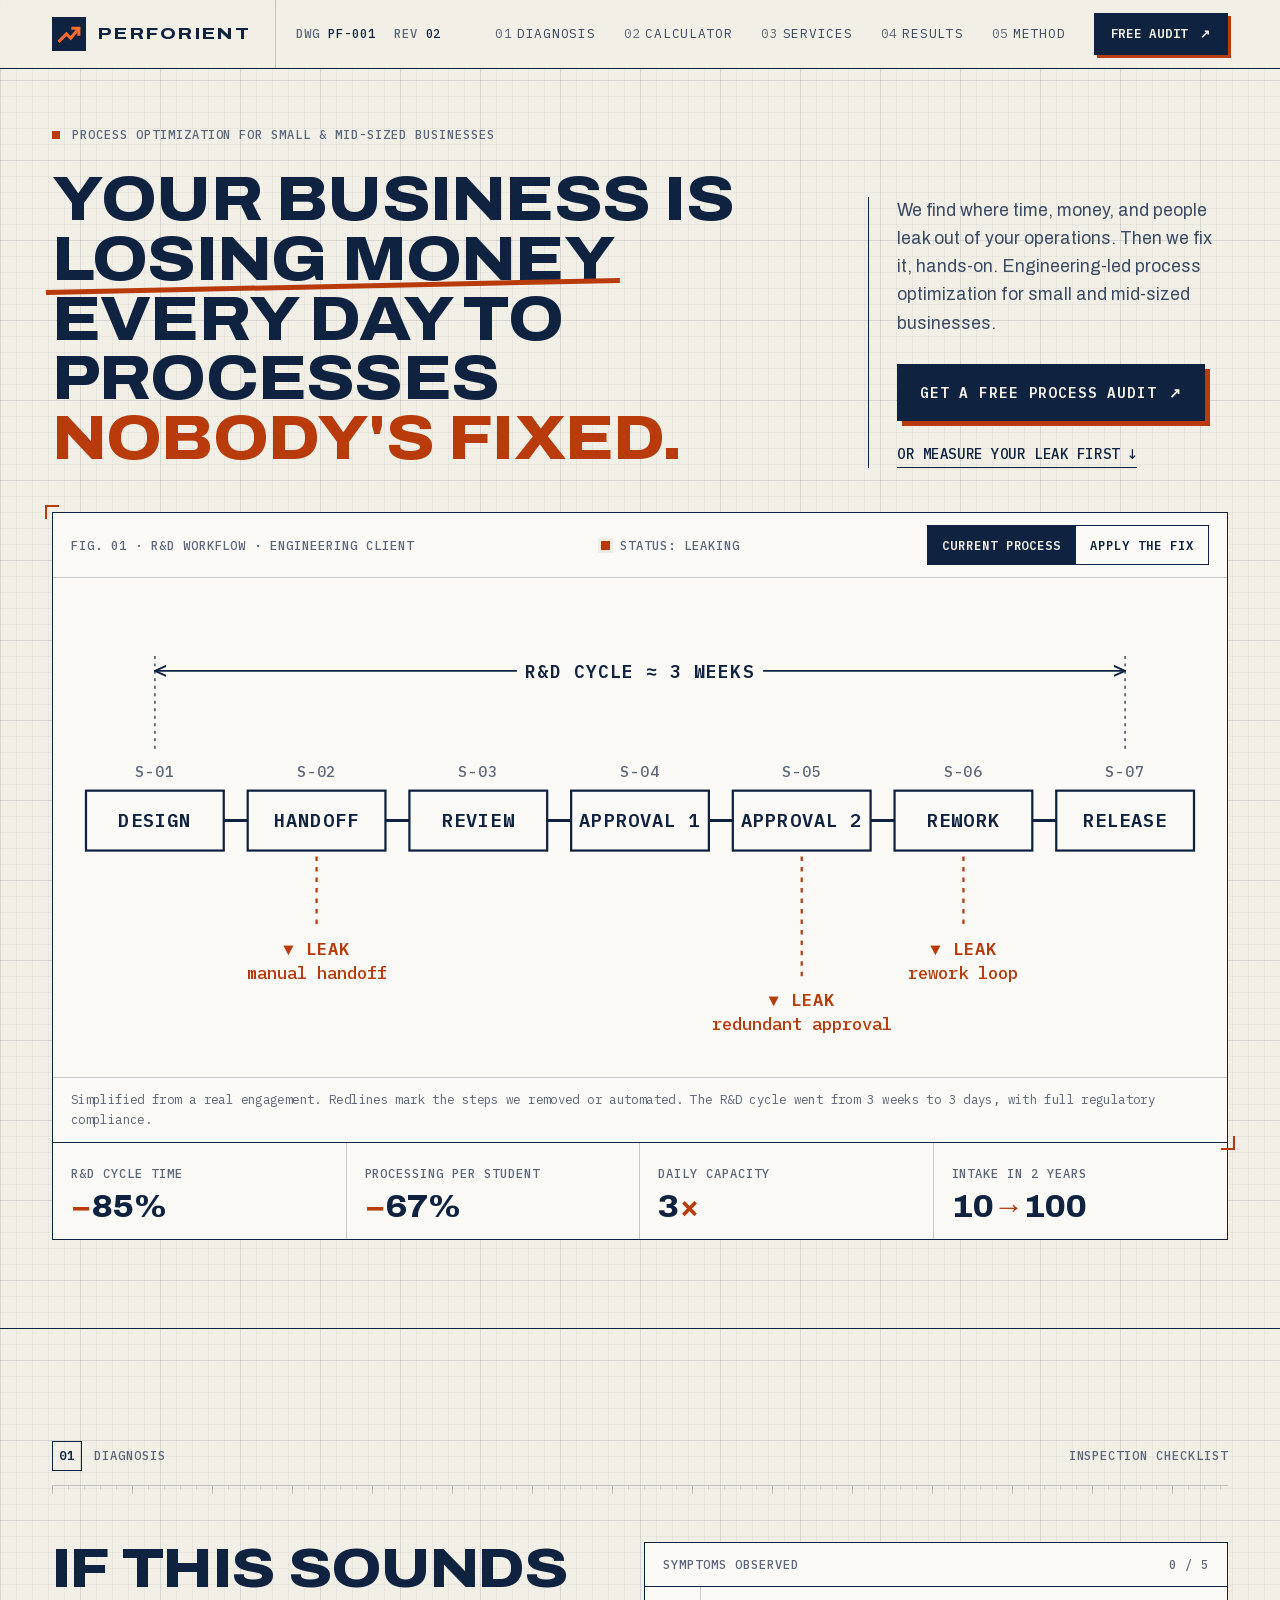
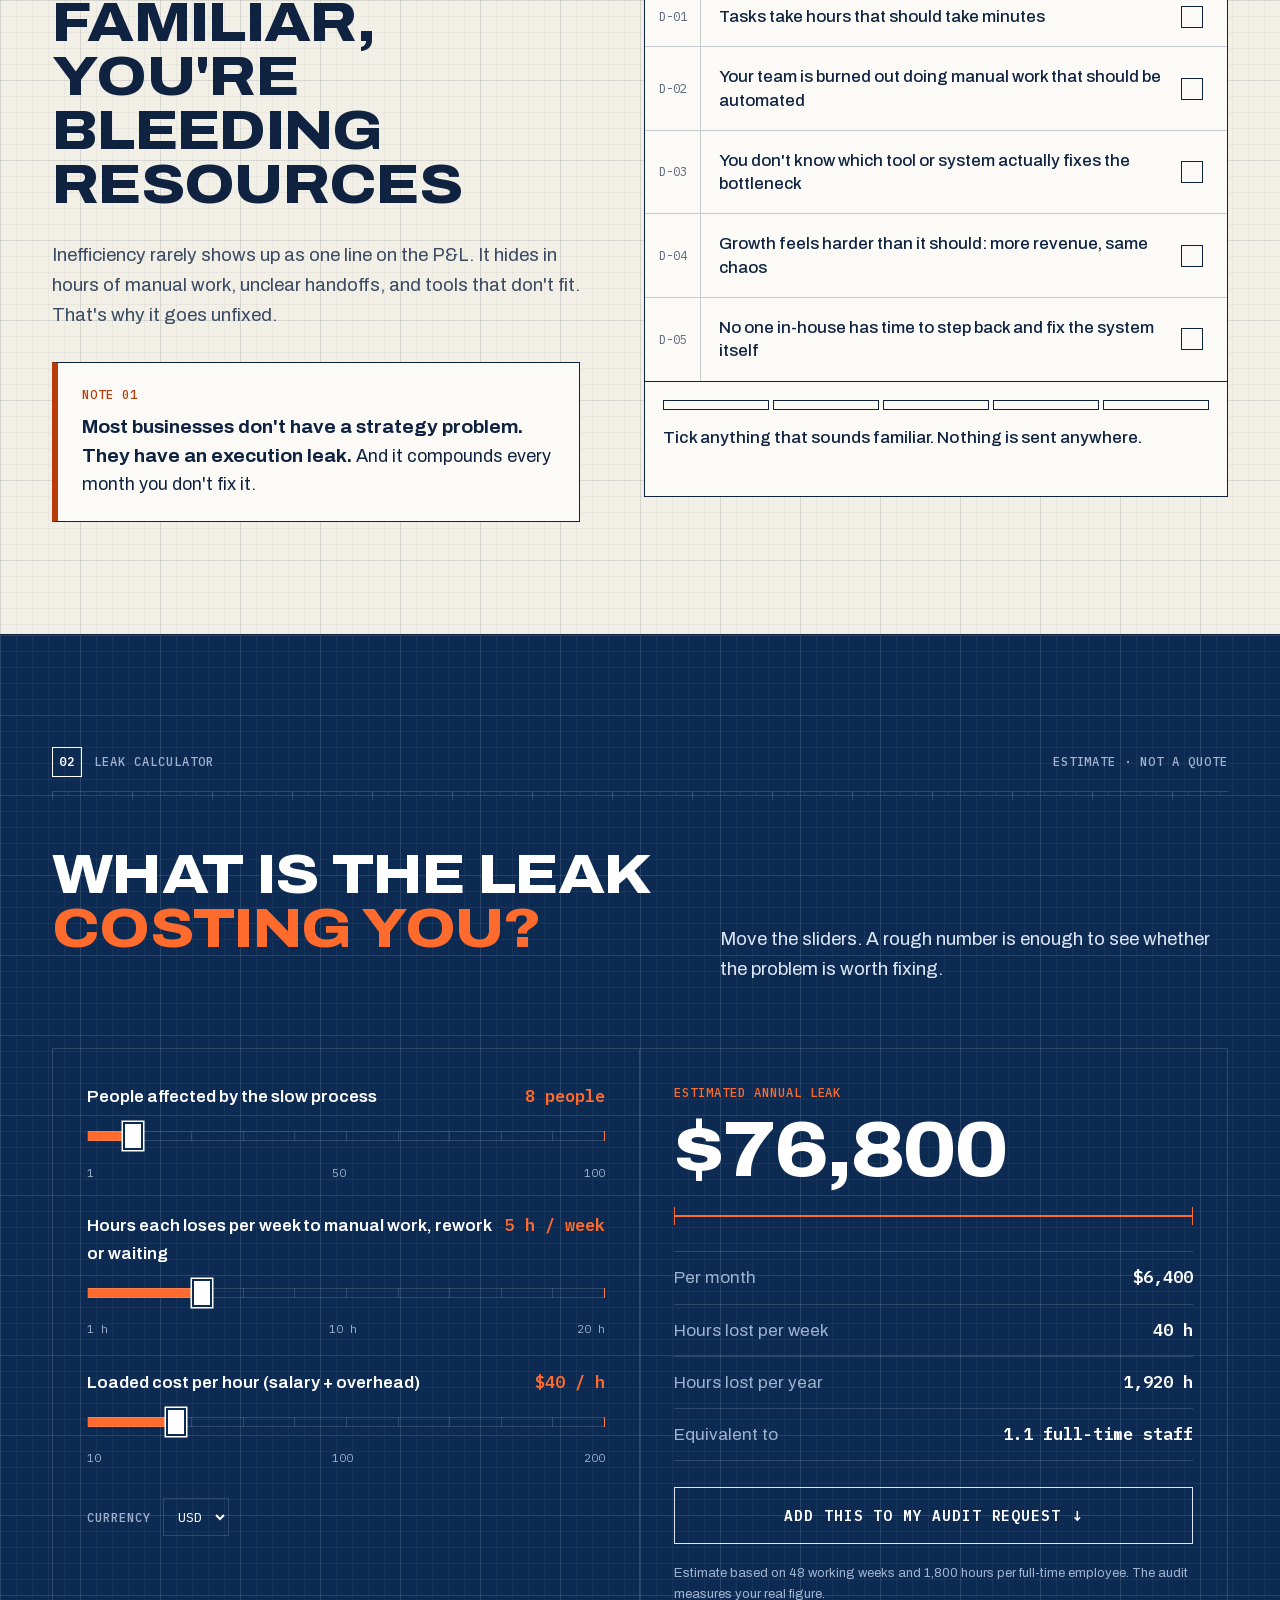
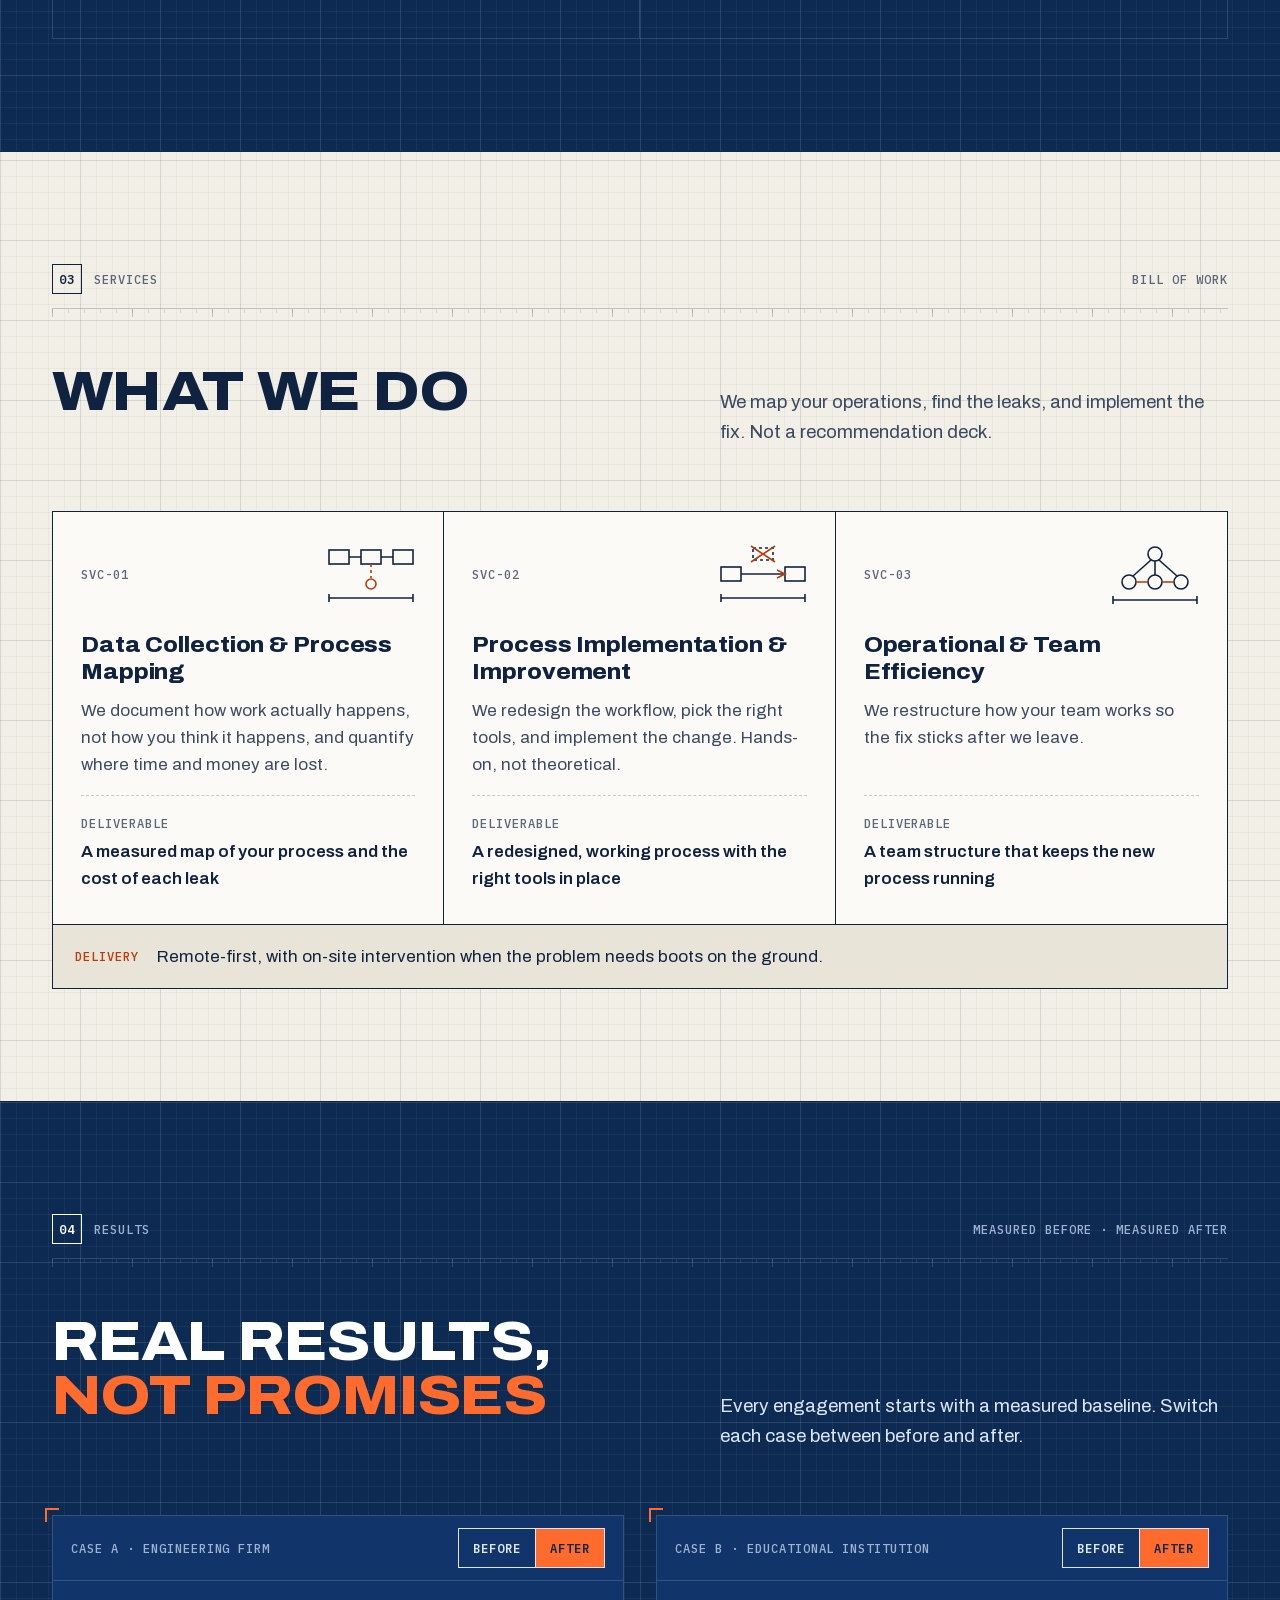
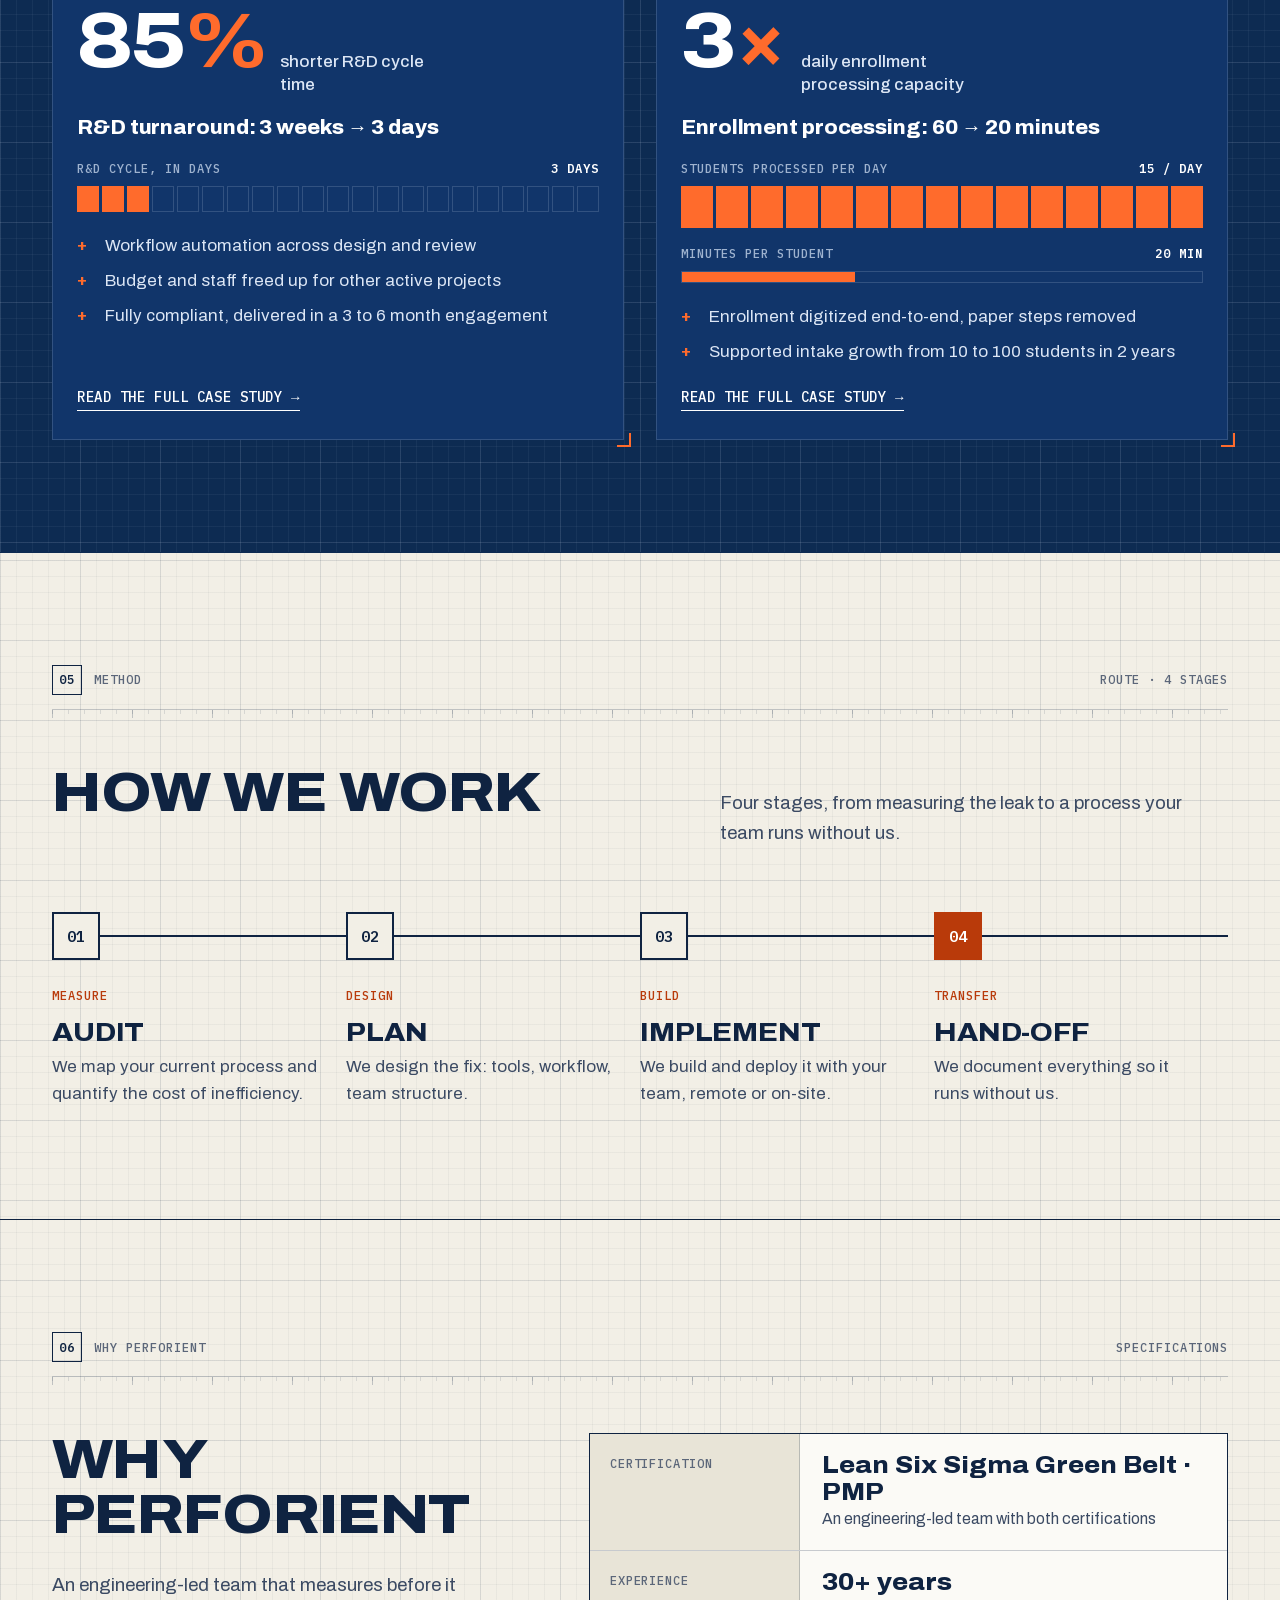
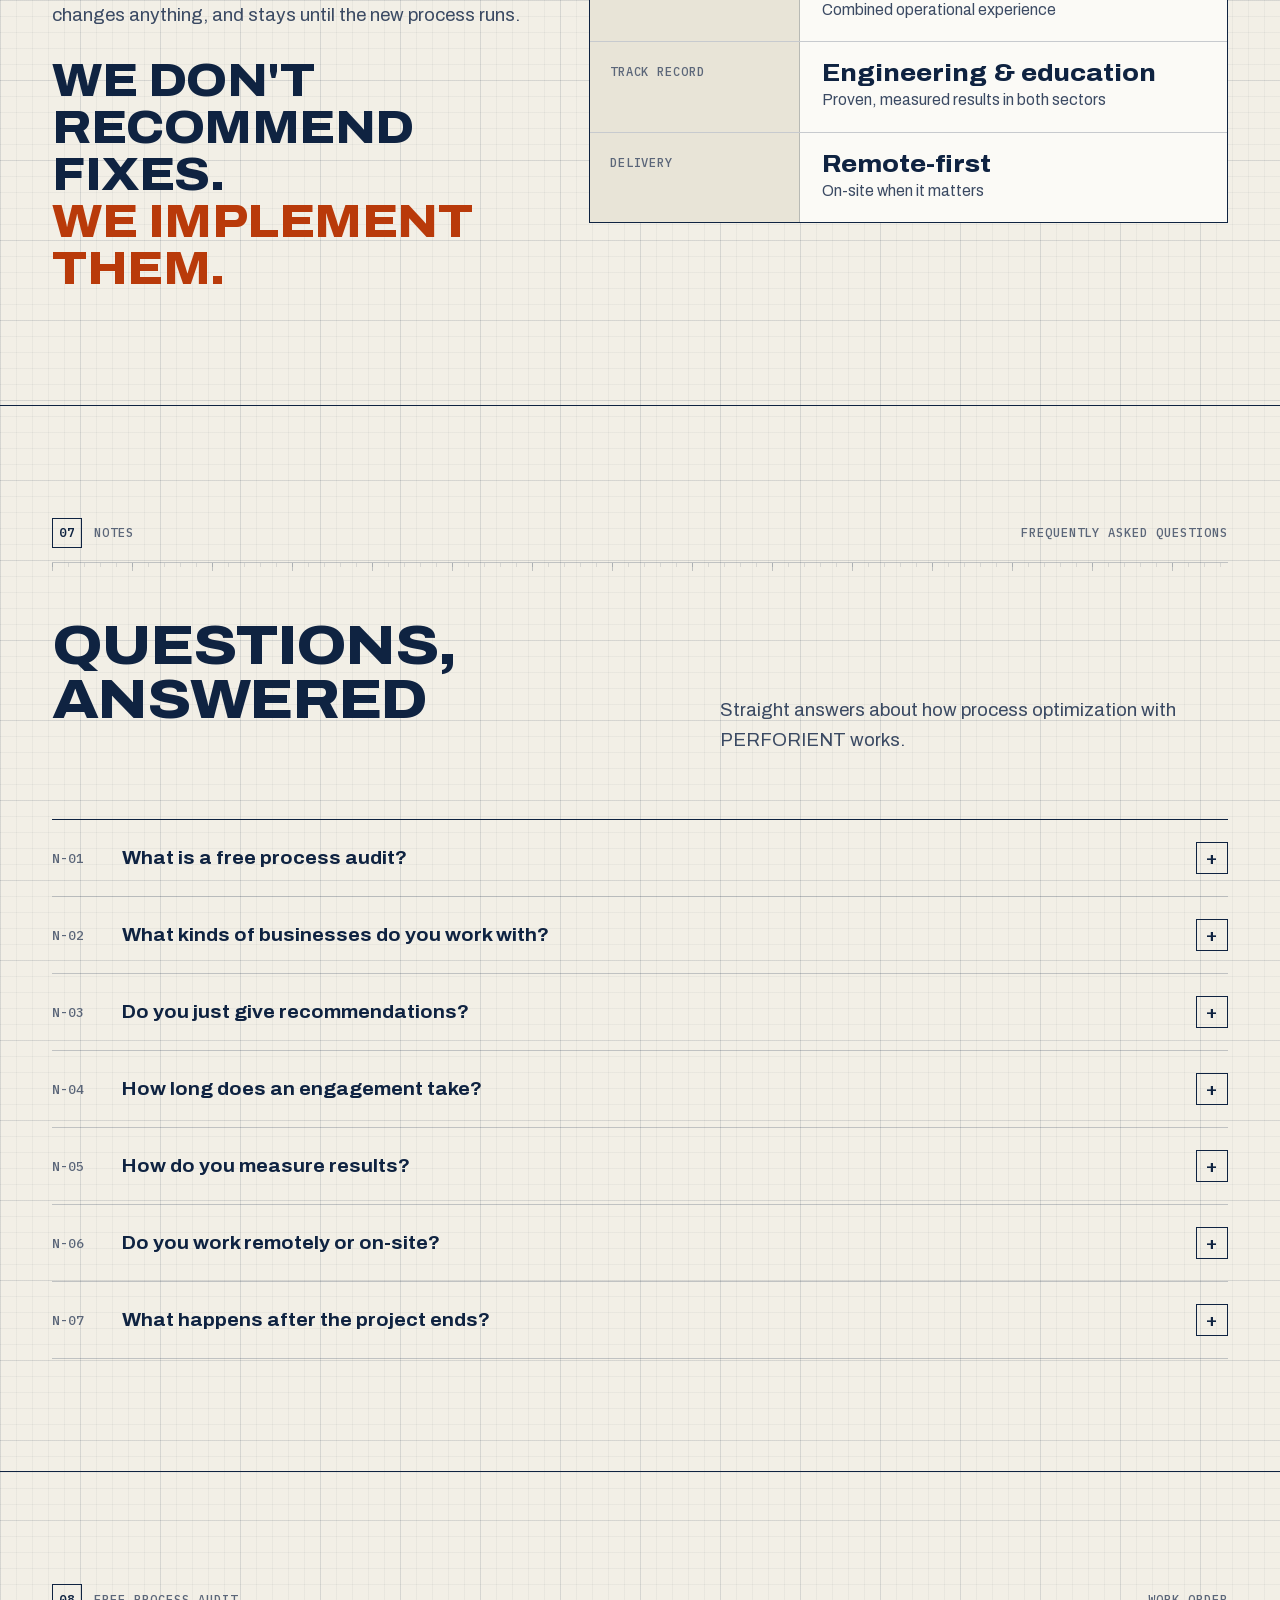
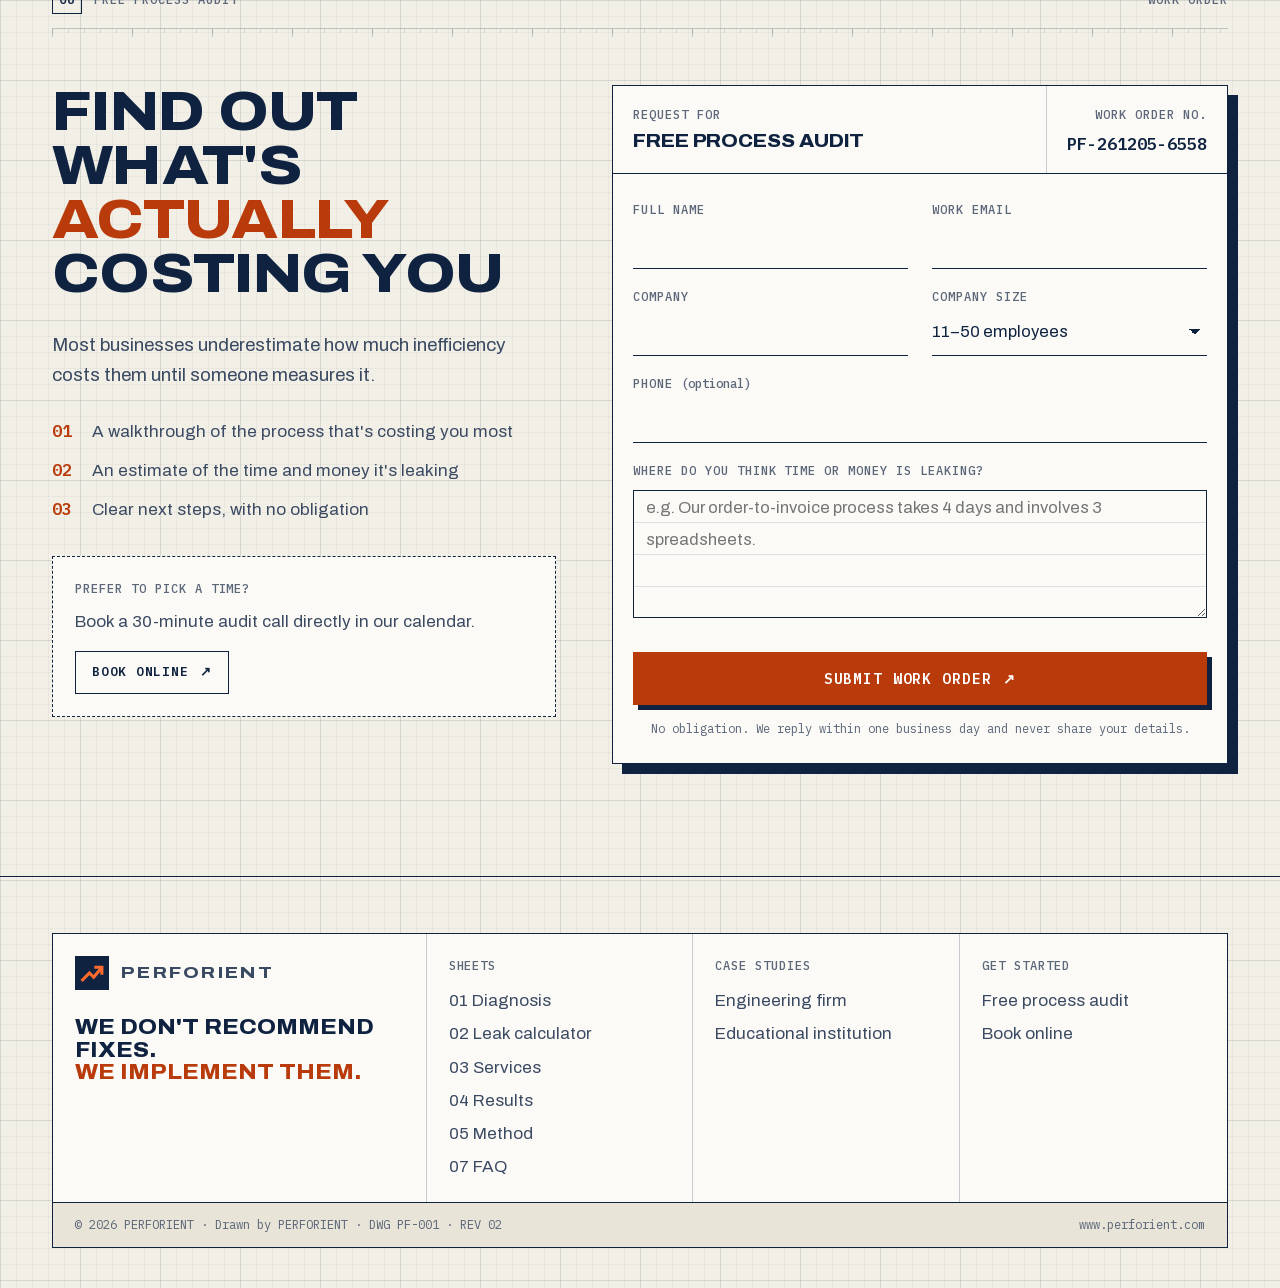
==== commit b8c87f02: "Fix header overflow and size inline drawings - Switch to the compact menu below 1100px; between ~860" ====
--- a/index.html
+++ b/index.html
@@ -67,12 +67,12 @@
 <header class="site-header">
   <nav class="wrap nav" aria-label="Main">
     <a href="#main" class="brand" aria-label="PERFORIENT home">
-      <svg class="brand__mark" viewBox="0 0 40 40" aria-hidden="true"><rect width="40" height="40" fill="#0F2341"/><path d="M9 28 L17 20 L22 25 L31 14" fill="none" stroke="#FF6B2C" stroke-width="3.6" stroke-linecap="square" stroke-linejoin="miter"/><path d="M24.5 13.2 L31.6 13.2 L31.6 20.3" fill="none" stroke="#FF6B2C" stroke-width="3.6" stroke-linecap="square"/></svg>
+      <svg class="brand__mark" width="34" height="34" viewBox="0 0 40 40" aria-hidden="true"><rect width="40" height="40" fill="#0F2341"/><path d="M9 28 L17 20 L22 25 L31 14" fill="none" stroke="#FF6B2C" stroke-width="3.6" stroke-linecap="square" stroke-linejoin="miter"/><path d="M24.5 13.2 L31.6 13.2 L31.6 20.3" fill="none" stroke="#FF6B2C" stroke-width="3.6" stroke-linecap="square"/></svg>
       <span class="brand__name">PERFORIENT</span>
     </a>
     <div class="nav__meta label" aria-hidden="true"><span>DWG <b>PF-001</b></span><span>REV <b>02</b></span></div>
     <button class="nav__toggle" aria-label="Open menu" aria-expanded="false" aria-controls="nav-links">
-      <svg viewBox="0 0 24 24" fill="none" stroke="currentColor" stroke-width="2"><path d="M3 7h18M3 12h18M3 17h18"/></svg>
+      <svg width="26" height="26" viewBox="0 0 24 24" fill="none" stroke="currentColor" stroke-width="2"><path d="M3 7h18M3 12h18M3 17h18"/></svg>
     </button>
     <ul class="nav__links" id="nav-links">
       <li><a href="#diagnosis"><span>01</span>Diagnosis</a></li>
@@ -225,7 +225,7 @@
         <article class="spec">
           <div class="spec__top">
             <span class="label">SVC-01</span>
-            <svg class="spec__icon" viewBox="0 0 88 64" fill="none" stroke="currentColor" stroke-width="1.6" aria-hidden="true"><rect x="2" y="8" width="20" height="14"/><rect x="34" y="8" width="20" height="14"/><rect x="66" y="8" width="20" height="14"/><path d="M22 15h12M54 15h12"/><path class="r" d="M44 22v14" stroke-dasharray="3 3"/><circle class="r" cx="44" cy="42" r="5"/><path d="M2 56h84M2 52v8M86 52v8"/></svg>
+            <svg class="spec__icon" width="88" height="64" viewBox="0 0 88 64" fill="none" stroke="currentColor" stroke-width="1.6" aria-hidden="true"><rect x="2" y="8" width="20" height="14"/><rect x="34" y="8" width="20" height="14"/><rect x="66" y="8" width="20" height="14"/><path d="M22 15h12M54 15h12"/><path class="r" d="M44 22v14" stroke-dasharray="3 3"/><circle class="r" cx="44" cy="42" r="5"/><path d="M2 56h84M2 52v8M86 52v8"/></svg>
           </div>
           <h3>Data Collection &amp; Process Mapping</h3>
           <p>We document how work actually happens, not how you think it happens, and quantify where time and money are lost.</p>
@@ -234,7 +234,7 @@
         <article class="spec">
           <div class="spec__top">
             <span class="label">SVC-02</span>
-            <svg class="spec__icon" viewBox="0 0 88 64" fill="none" stroke="currentColor" stroke-width="1.6" aria-hidden="true"><rect x="2" y="25" width="20" height="14"/><rect x="66" y="25" width="20" height="14"/><path d="M22 32h44"/><rect x="34" y="6" width="20" height="12" stroke-dasharray="3 3"/><path class="r" d="M32 4l24 16M56 4L32 20"/><path class="r" d="M58 28l8 4-8 4"/><path d="M2 56h84M2 52v8M86 52v8"/></svg>
+            <svg class="spec__icon" width="88" height="64" viewBox="0 0 88 64" fill="none" stroke="currentColor" stroke-width="1.6" aria-hidden="true"><rect x="2" y="25" width="20" height="14"/><rect x="66" y="25" width="20" height="14"/><path d="M22 32h44"/><rect x="34" y="6" width="20" height="12" stroke-dasharray="3 3"/><path class="r" d="M32 4l24 16M56 4L32 20"/><path class="r" d="M58 28l8 4-8 4"/><path d="M2 56h84M2 52v8M86 52v8"/></svg>
           </div>
           <h3>Process Implementation &amp; Improvement</h3>
           <p>We redesign the workflow, pick the right tools, and implement the change. Hands-on, not theoretical.</p>
@@ -243,7 +243,7 @@
         <article class="spec">
           <div class="spec__top">
             <span class="label">SVC-03</span>
-            <svg class="spec__icon" viewBox="0 0 88 64" fill="none" stroke="currentColor" stroke-width="1.6" aria-hidden="true"><circle cx="44" cy="12" r="7"/><circle cx="18" cy="40" r="7"/><circle cx="44" cy="40" r="7"/><circle cx="70" cy="40" r="7"/><path d="M44 19v14M40 18L22 34M48 18l18 16"/><path class="r" d="M25 40h12M51 40h12"/><path d="M2 58h84M2 54v8M86 54v8"/></svg>
+            <svg class="spec__icon" width="88" height="64" viewBox="0 0 88 64" fill="none" stroke="currentColor" stroke-width="1.6" aria-hidden="true"><circle cx="44" cy="12" r="7"/><circle cx="18" cy="40" r="7"/><circle cx="44" cy="40" r="7"/><circle cx="70" cy="40" r="7"/><path d="M44 19v14M40 18L22 34M48 18l18 16"/><path class="r" d="M25 40h12M51 40h12"/><path d="M2 58h84M2 54v8M86 54v8"/></svg>
           </div>
           <h3>Operational &amp; Team Efficiency</h3>
           <p>We restructure how your team works so the fix sticks after we leave.</p>
@@ -443,7 +443,7 @@
     <div class="tb">
       <div>
         <a href="#main" class="brand" aria-label="PERFORIENT home">
-          <svg class="brand__mark" viewBox="0 0 40 40" aria-hidden="true"><rect width="40" height="40" fill="#0F2341"/><path d="M9 28 L17 20 L22 25 L31 14" fill="none" stroke="#FF6B2C" stroke-width="3.6" stroke-linecap="square"/><path d="M24.5 13.2 L31.6 13.2 L31.6 20.3" fill="none" stroke="#FF6B2C" stroke-width="3.6" stroke-linecap="square"/></svg>
+          <svg class="brand__mark" width="34" height="34" viewBox="0 0 40 40" aria-hidden="true"><rect width="40" height="40" fill="#0F2341"/><path d="M9 28 L17 20 L22 25 L31 14" fill="none" stroke="#FF6B2C" stroke-width="3.6" stroke-linecap="square"/><path d="M24.5 13.2 L31.6 13.2 L31.6 20.3" fill="none" stroke="#FF6B2C" stroke-width="3.6" stroke-linecap="square"/></svg>
           <span class="brand__name">PERFORIENT</span>
         </a>
         <p class="tb__tag">We don't recommend fixes. <span>We implement them.</span></p>
--- a/assets/css/styles.css
+++ b/assets/css/styles.css
@@ -592,6 +592,17 @@
 /* ---------- Responsive ---------- */
 @media (max-width: 1100px) {
   .nav__meta { display: none; }
+  .nav__toggle { display: block; }
+  .brand { border-right: 0; }
+  .nav__links {
+    position: absolute; top: var(--header-h); left: 0; right: 0; margin: 0;
+    flex-direction: column; align-items: stretch; gap: 0;
+    background: var(--paper); border-bottom: 1.5px solid var(--ink); padding: 8px var(--gutter) 24px;
+    display: none;
+  }
+  .nav__links.is-open { display: flex; }
+  .nav__links a:not(.btn) { display: block; padding: 15px 0; border-bottom: 1px solid var(--rule); font-size: .9rem; }
+  .nav__links .btn { margin: 18px 0 0; width: 100%; min-height: 50px; }
 }
 @media (max-width: 1020px) {
   .hero__top, .sheet__intro, .diag, .creds, .order, .cs-body { grid-template-columns: 1fr; gap: 40px; }
@@ -609,17 +620,6 @@
 }
 @media (max-width: 860px) {
   :root { --gutter: 20px; }
-  .nav__toggle { display: block; }
-  .brand { border-right: 0; }
-  .nav__links {
-    position: absolute; top: var(--header-h); left: 0; right: 0; margin: 0;
-    flex-direction: column; align-items: stretch; gap: 0;
-    background: var(--paper); border-bottom: 1.5px solid var(--ink); padding: 8px var(--gutter) 24px;
-    display: none;
-  }
-  .nav__links.is-open { display: flex; }
-  .nav__links a:not(.btn) { display: block; padding: 15px 0; border-bottom: 1px solid var(--rule); font-size: .9rem; }
-  .nav__links .btn { margin: 18px 0 0; width: 100%; min-height: 50px; }
   .sheet { padding: 80px 0; }
   .tblock { grid-template-columns: 1fr 1fr; }
   .tblock > div:nth-child(2) { border-right: 0; }
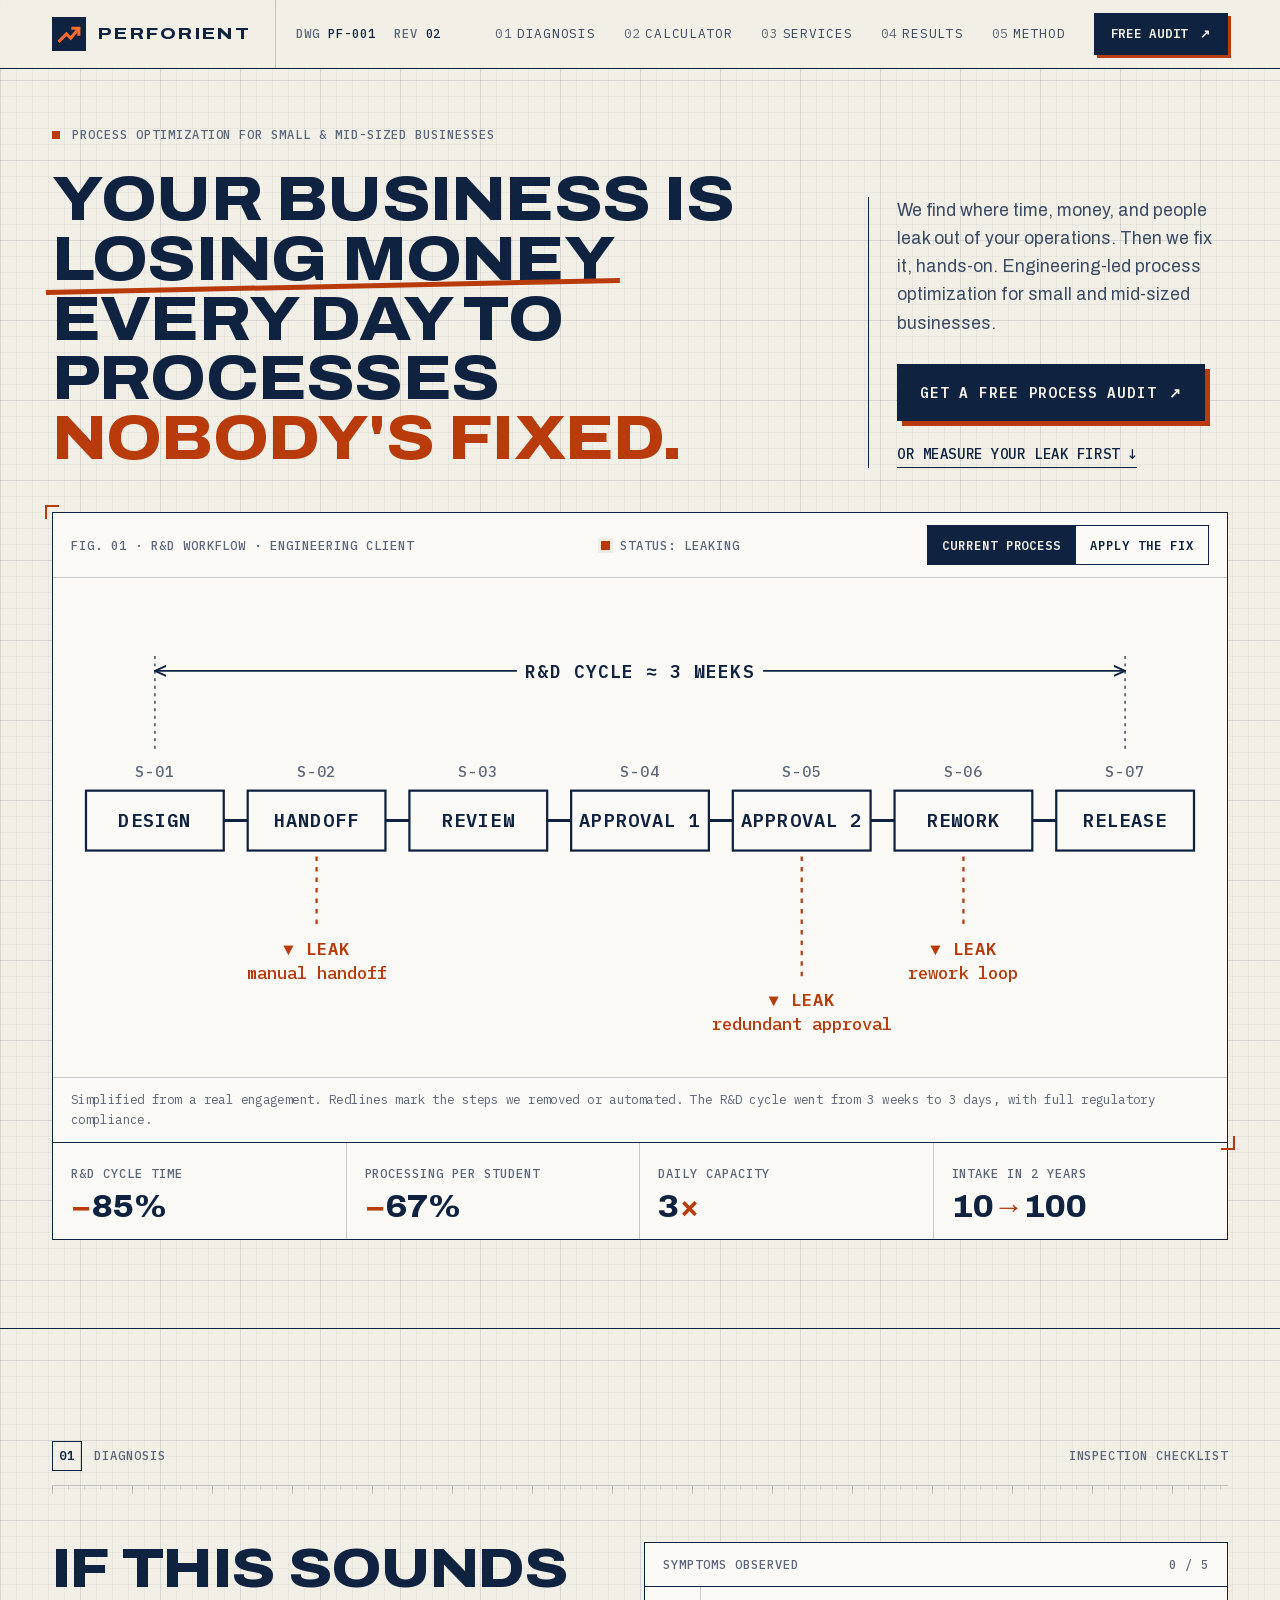
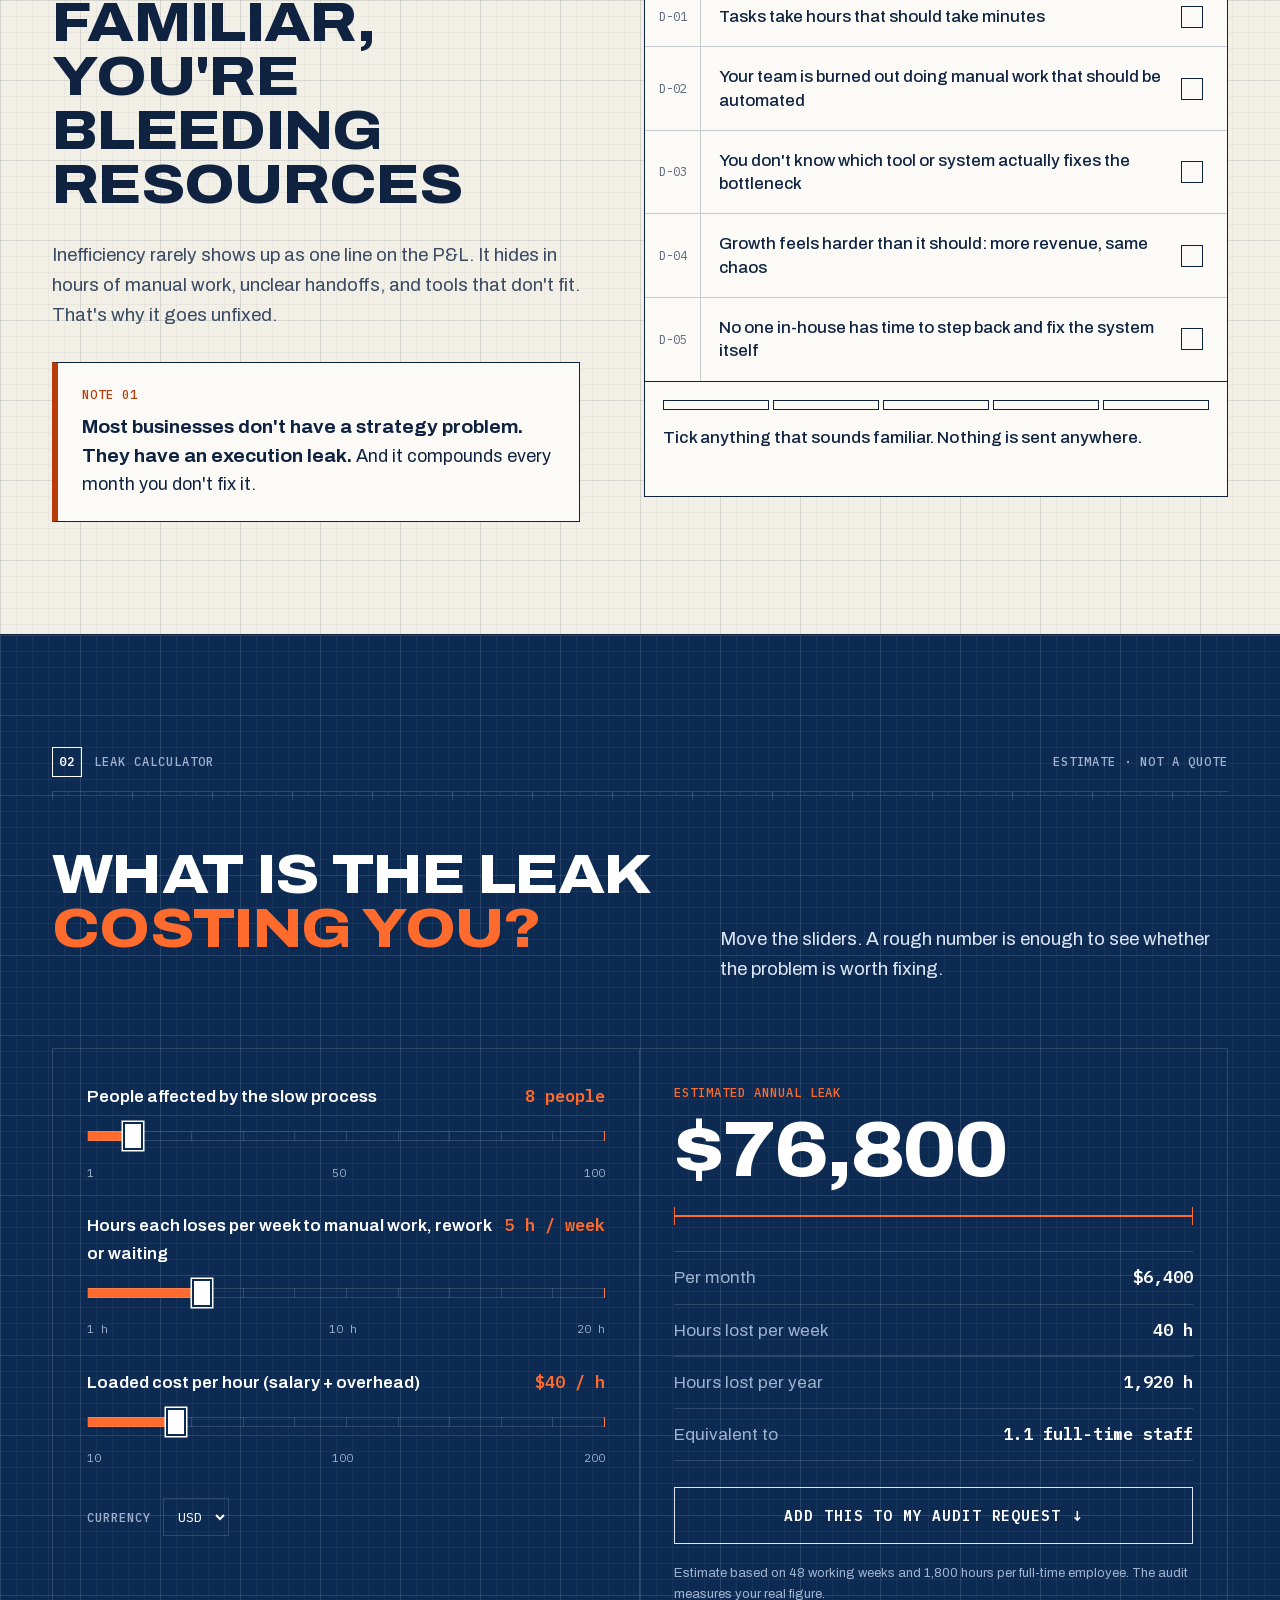
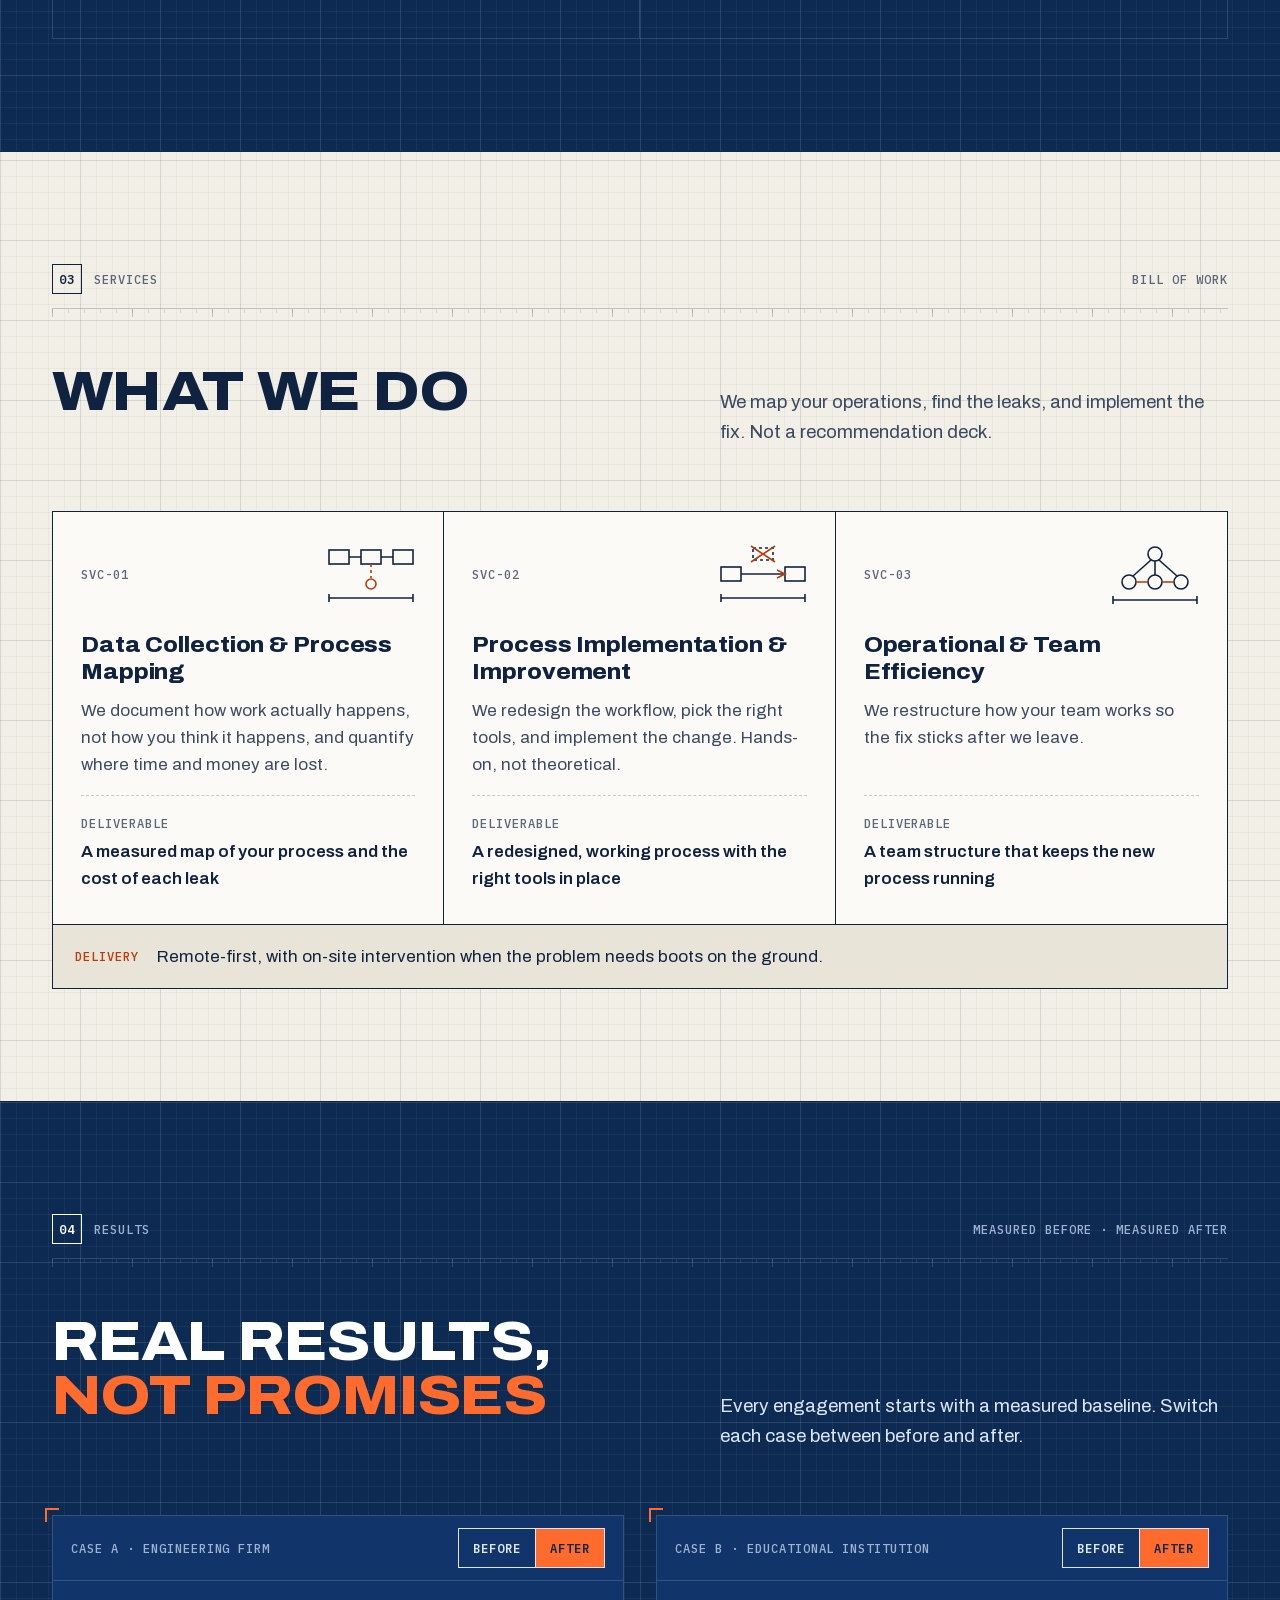
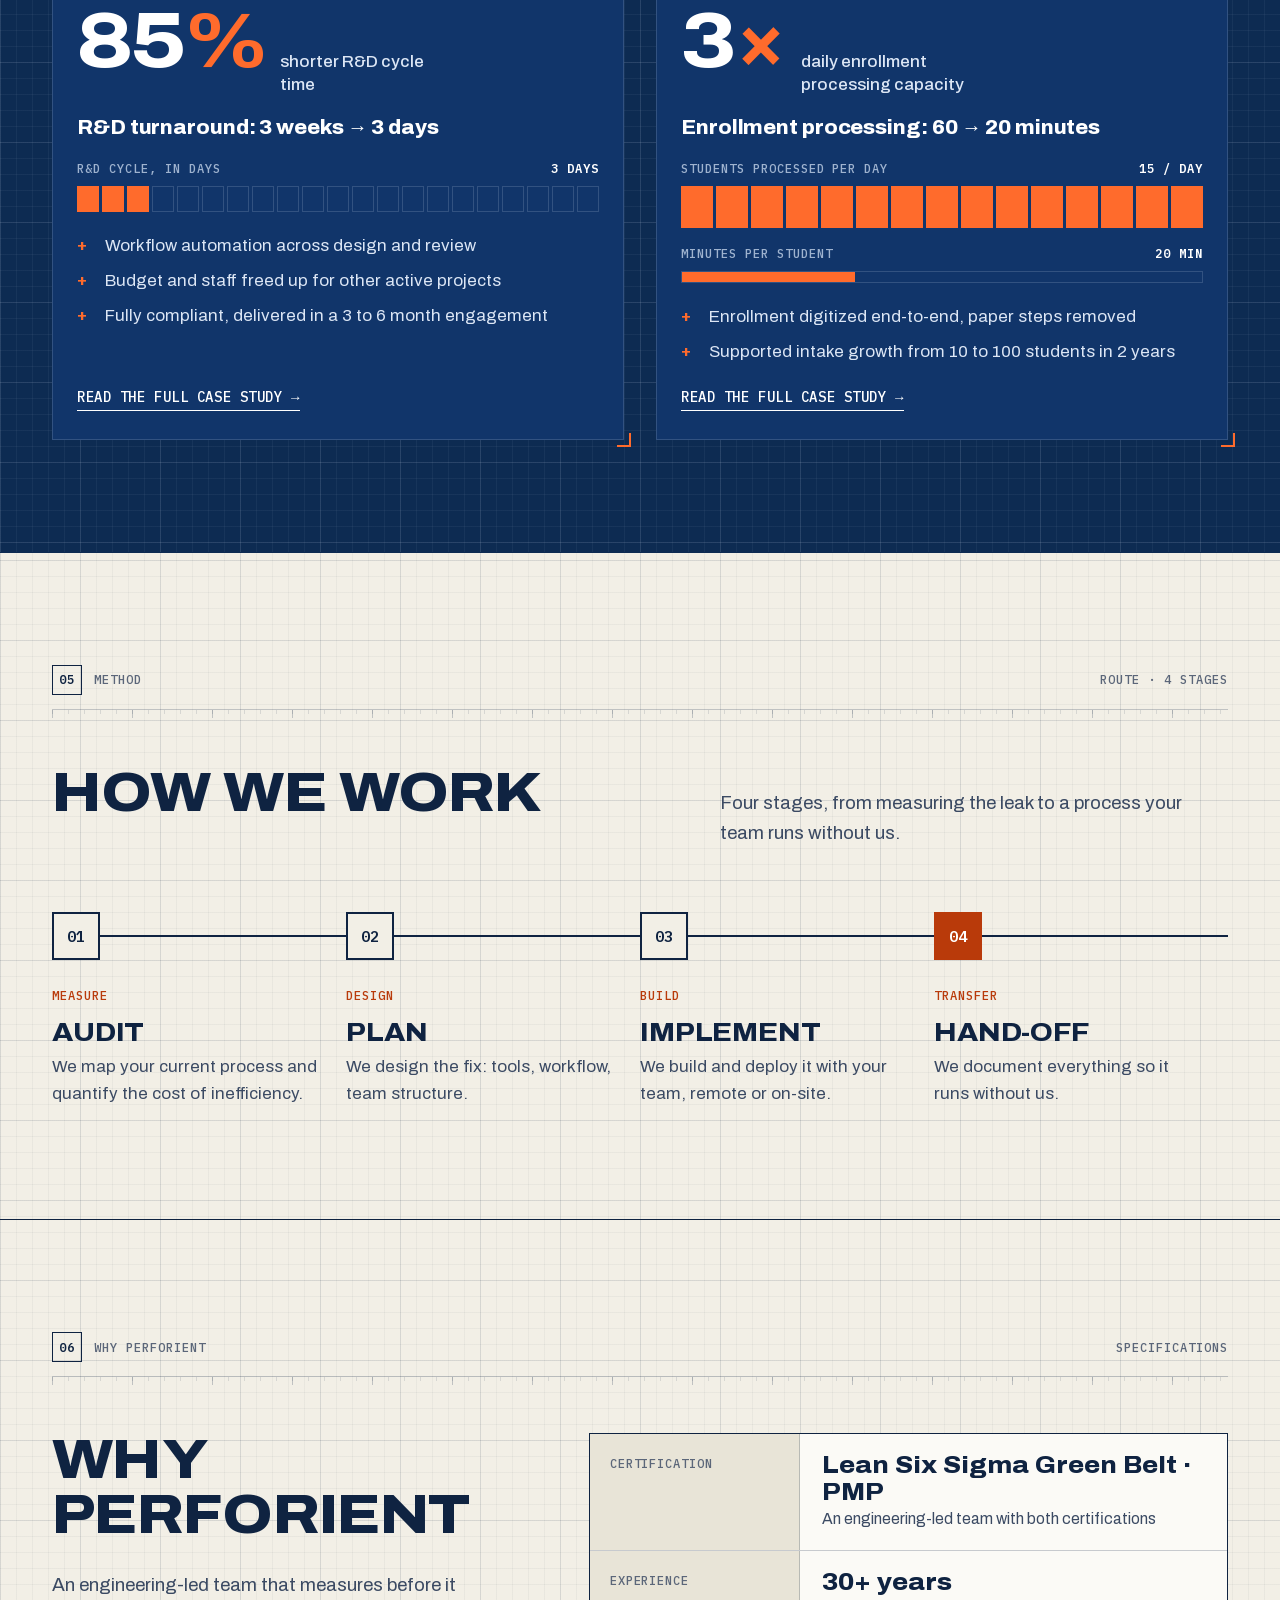
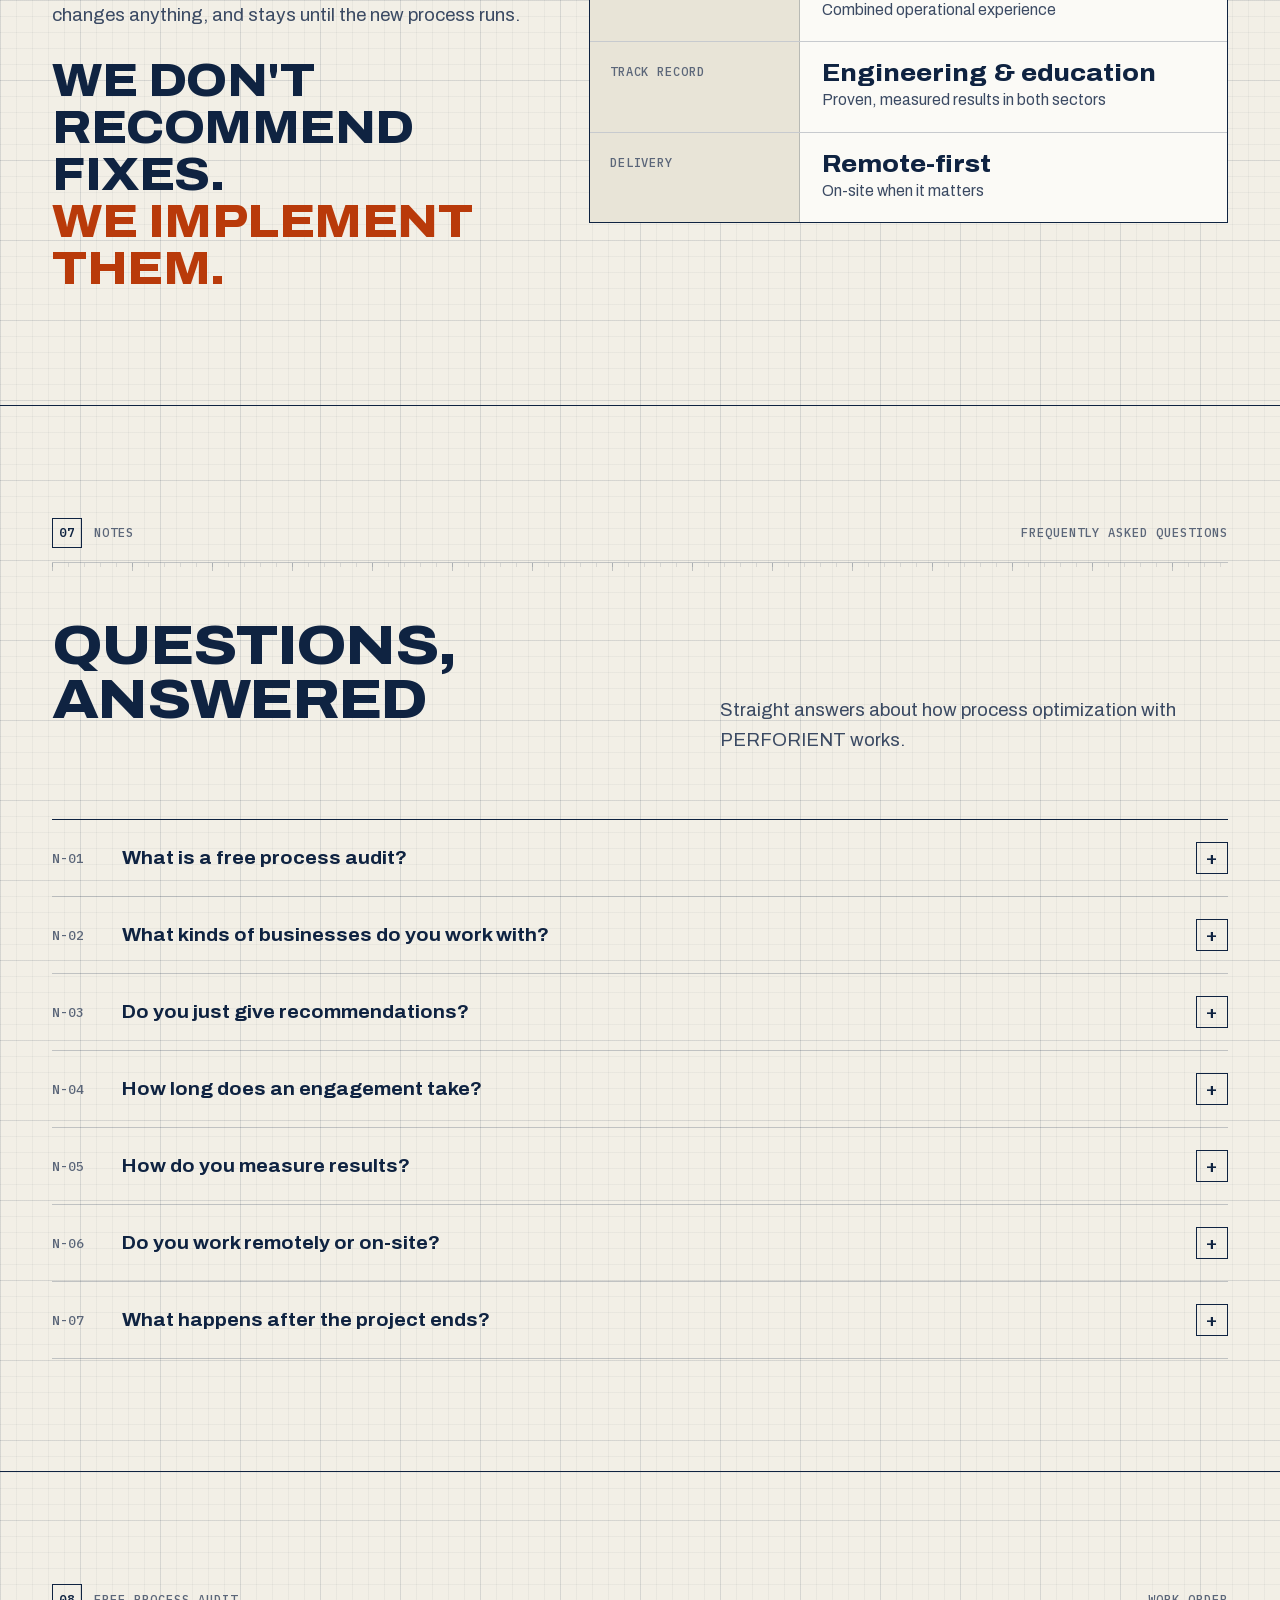
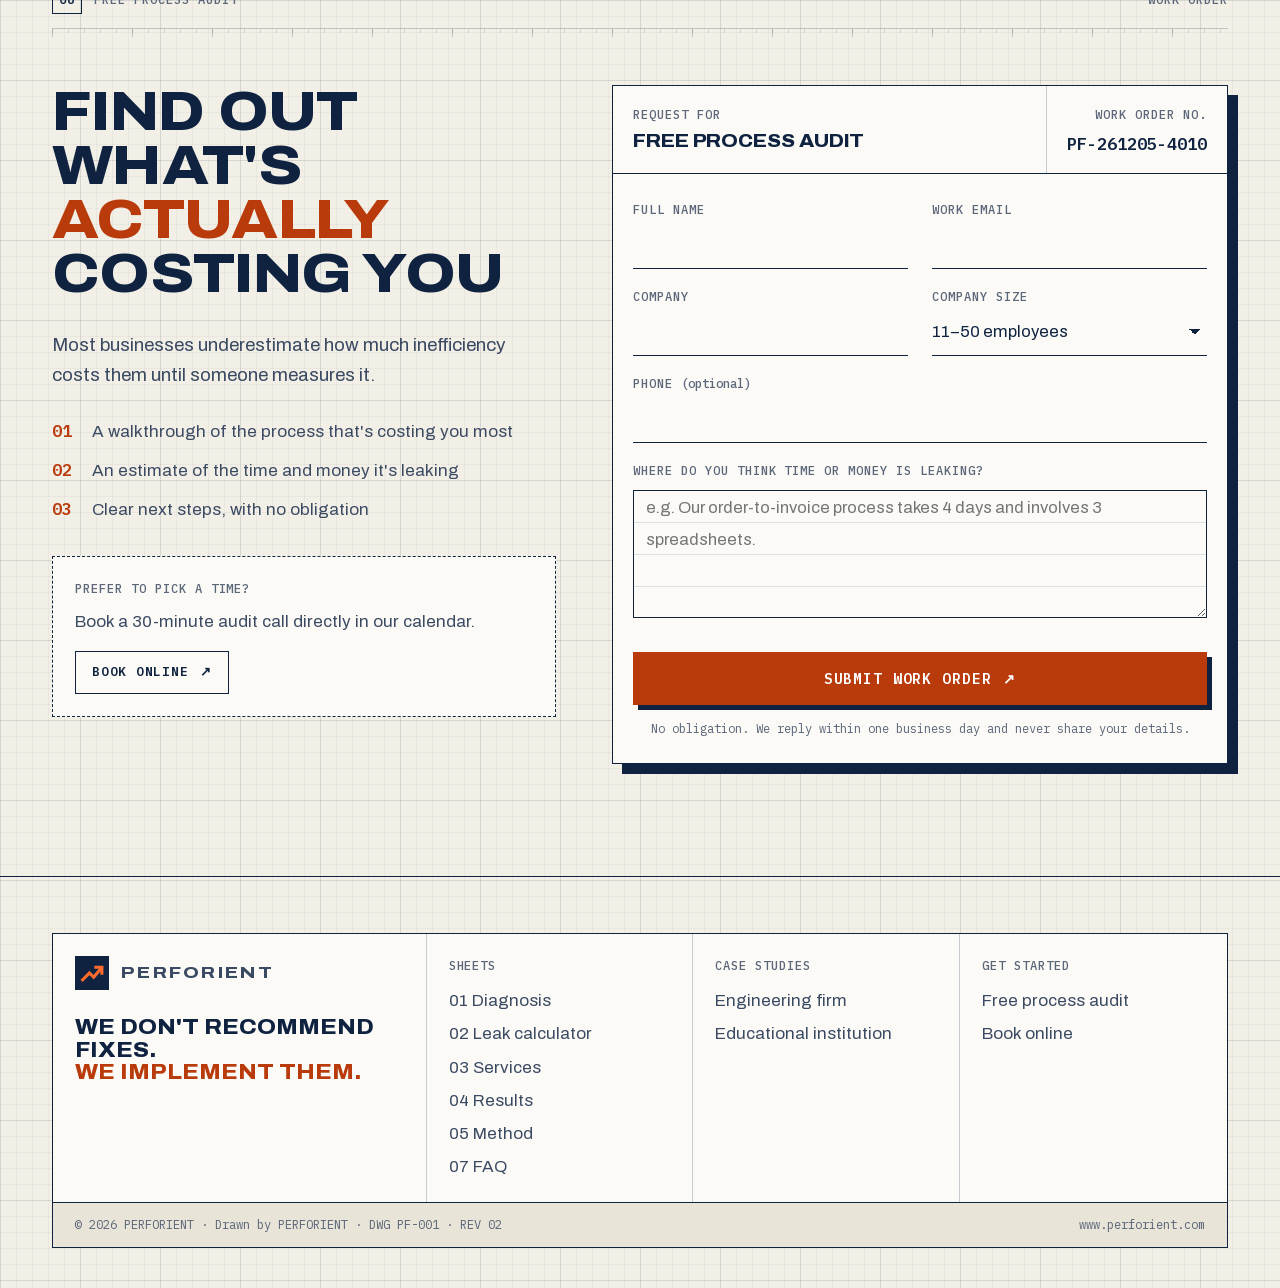
==== commit 677dd7df: "Prepare redesign as standalone partner preview - noindex on all pages so the preview stays out of se" ====
--- a/index.html
+++ b/index.html
@@ -6,6 +6,8 @@
   <title>Process Optimization Consulting for SMBs | PERFORIENT</title>
   <meta name="description" content="Engineering-led process optimization for small and mid-sized businesses. We cut R&amp;D time by 85% and tripled enrollment capacity for past clients. Free process audit.">
   <link rel="canonical" href="https://www.perforient.com/">
+  <!-- Design preview for partners: keep out of search results until this design goes live -->
+  <meta name="robots" content="noindex, nofollow">
   <meta name="theme-color" content="#F2EFE6">
 
   <meta property="og:type" content="website">
@@ -13,11 +15,11 @@
   <meta property="og:title" content="Process Optimization Consulting for SMBs | PERFORIENT">
   <meta property="og:description" content="We find where time, money, and people are leaking out of your operations, then fix it. Free process audit.">
   <meta property="og:url" content="https://www.perforient.com/">
-  <meta property="og:image" content="https://nasserwasfibabreak.github.io/perforient/assets/img/og-image.png">
+  <meta property="og:image" content="https://nasserwasfibabreak.github.io/perforient-v2/assets/img/og-image.png">
   <meta property="og:image:width" content="1200">
   <meta property="og:image:height" content="630">
   <meta property="og:image:alt" content="PERFORIENT: engineering-led process optimization for small and mid-sized businesses">
-  <meta name="twitter:image" content="https://nasserwasfibabreak.github.io/perforient/assets/img/og-image.png">
+  <meta name="twitter:image" content="https://nasserwasfibabreak.github.io/perforient-v2/assets/img/og-image.png">
   <meta name="twitter:card" content="summary_large_image">
 
   <link rel="icon" href="assets/img/favicon.svg" type="image/svg+xml">
@@ -32,7 +34,7 @@
     "name": "PERFORIENT",
     "url": "https://www.perforient.com/",
     "logo": "https://www.perforient.com/assets/img/logo.svg",
-    "image": "https://nasserwasfibabreak.github.io/perforient/assets/img/og-image.png",
+    "image": "https://nasserwasfibabreak.github.io/perforient-v2/assets/img/og-image.png",
     "slogan": "We don't recommend fixes. We implement them.",
     "description": "Engineering-led process optimization and operational efficiency consulting for small and mid-sized businesses.",
     "areaServed": "Worldwide",
